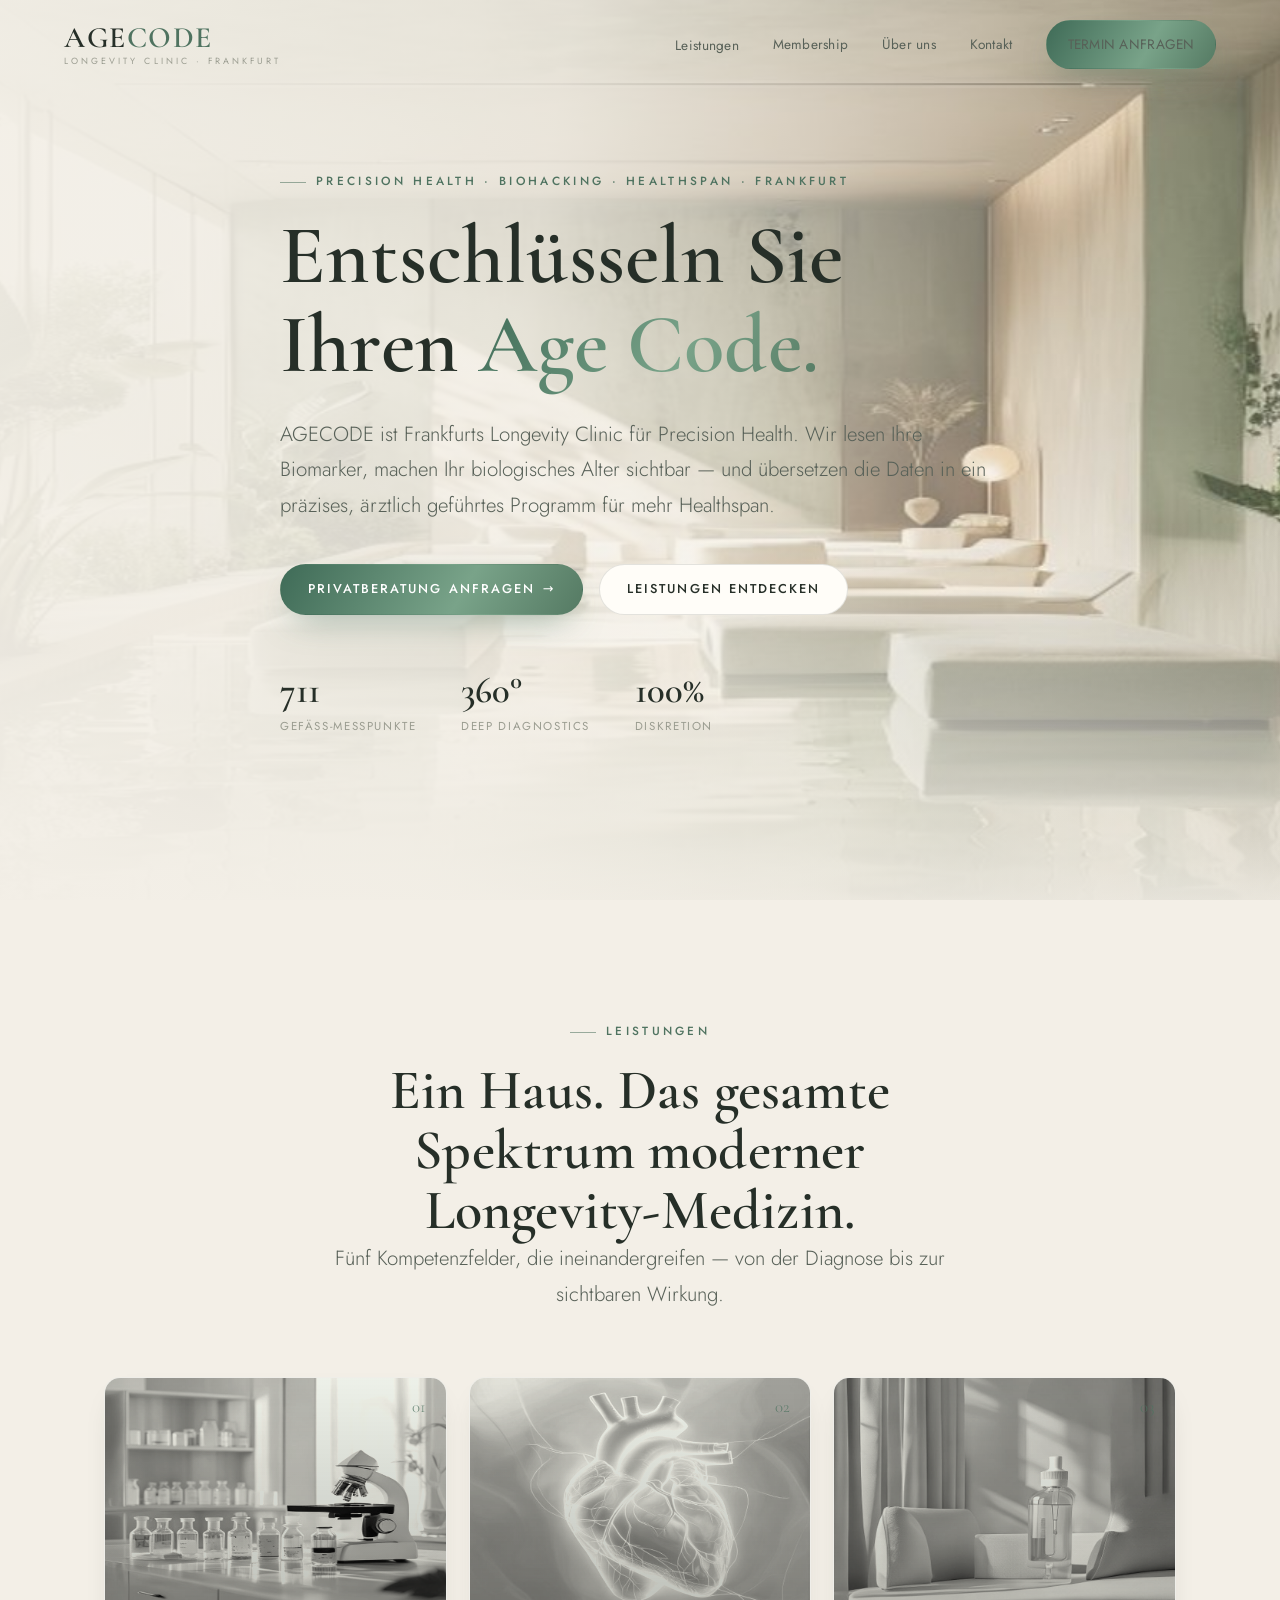
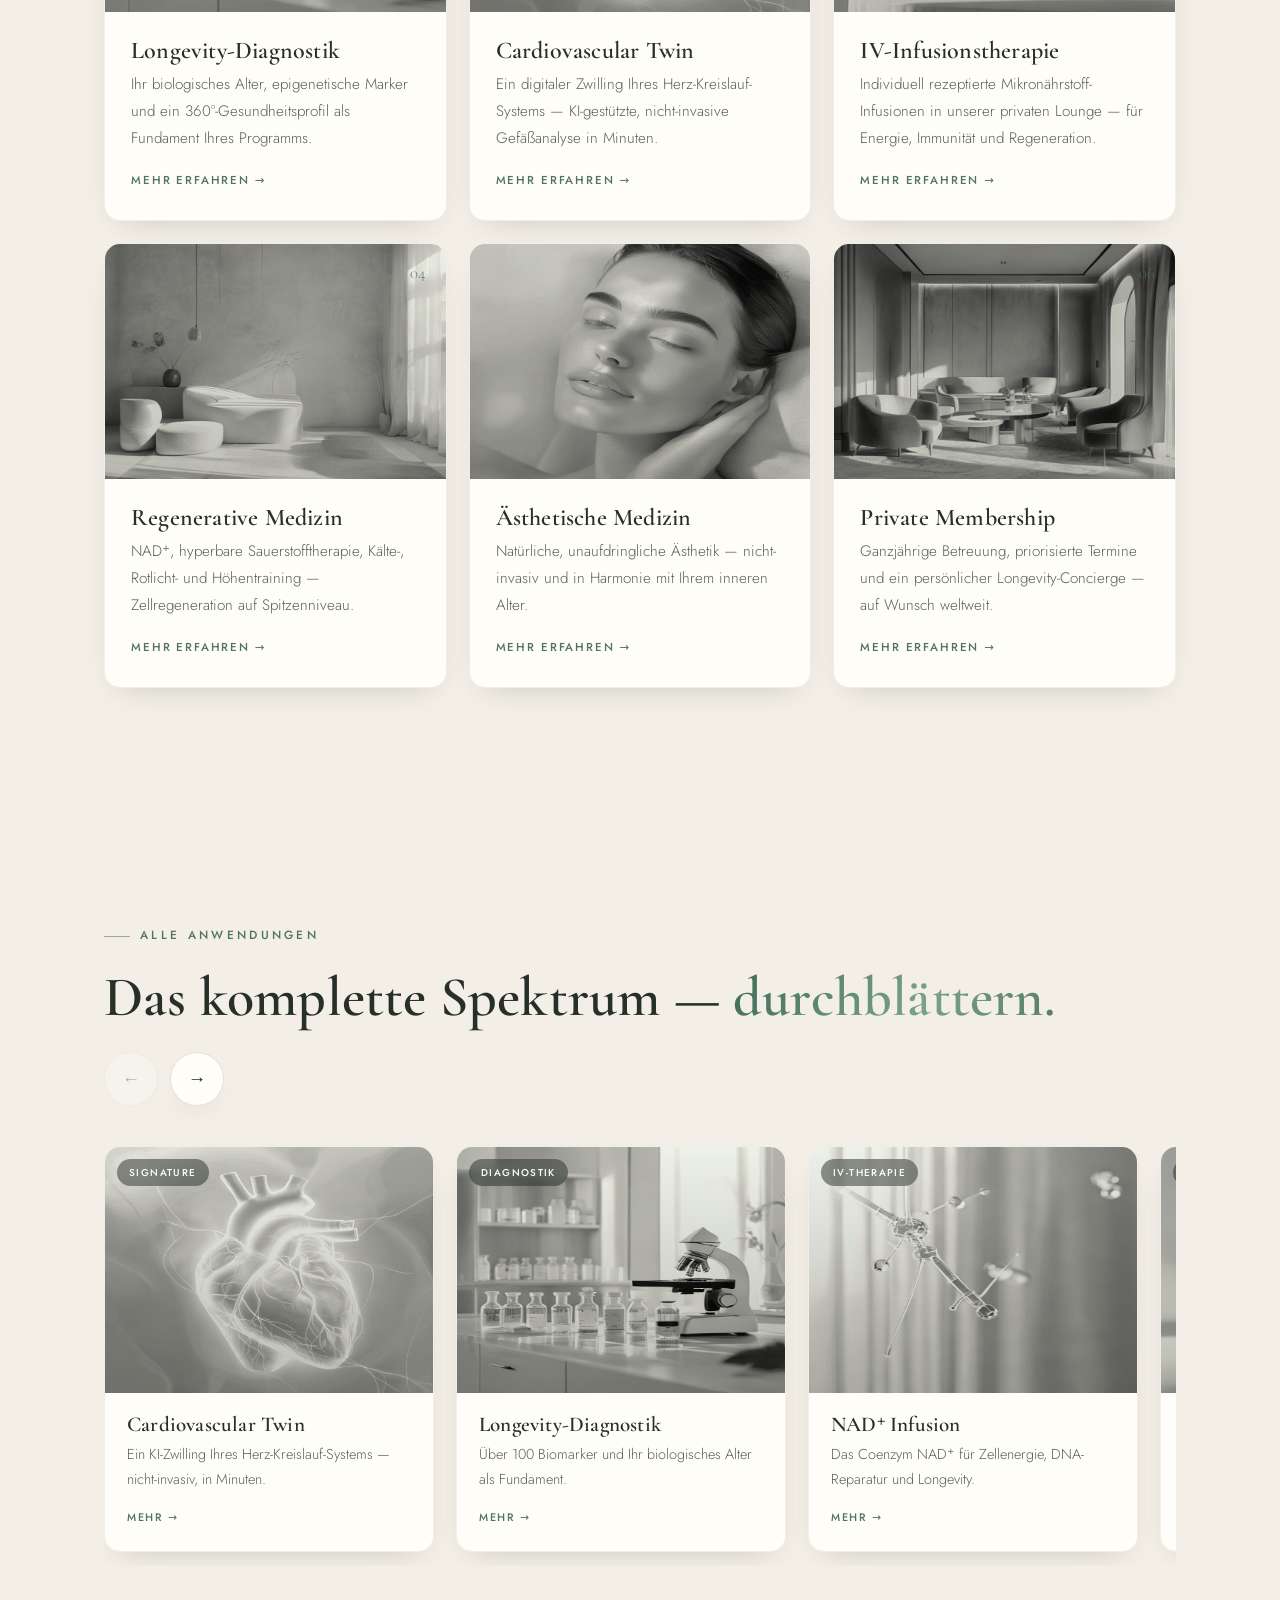
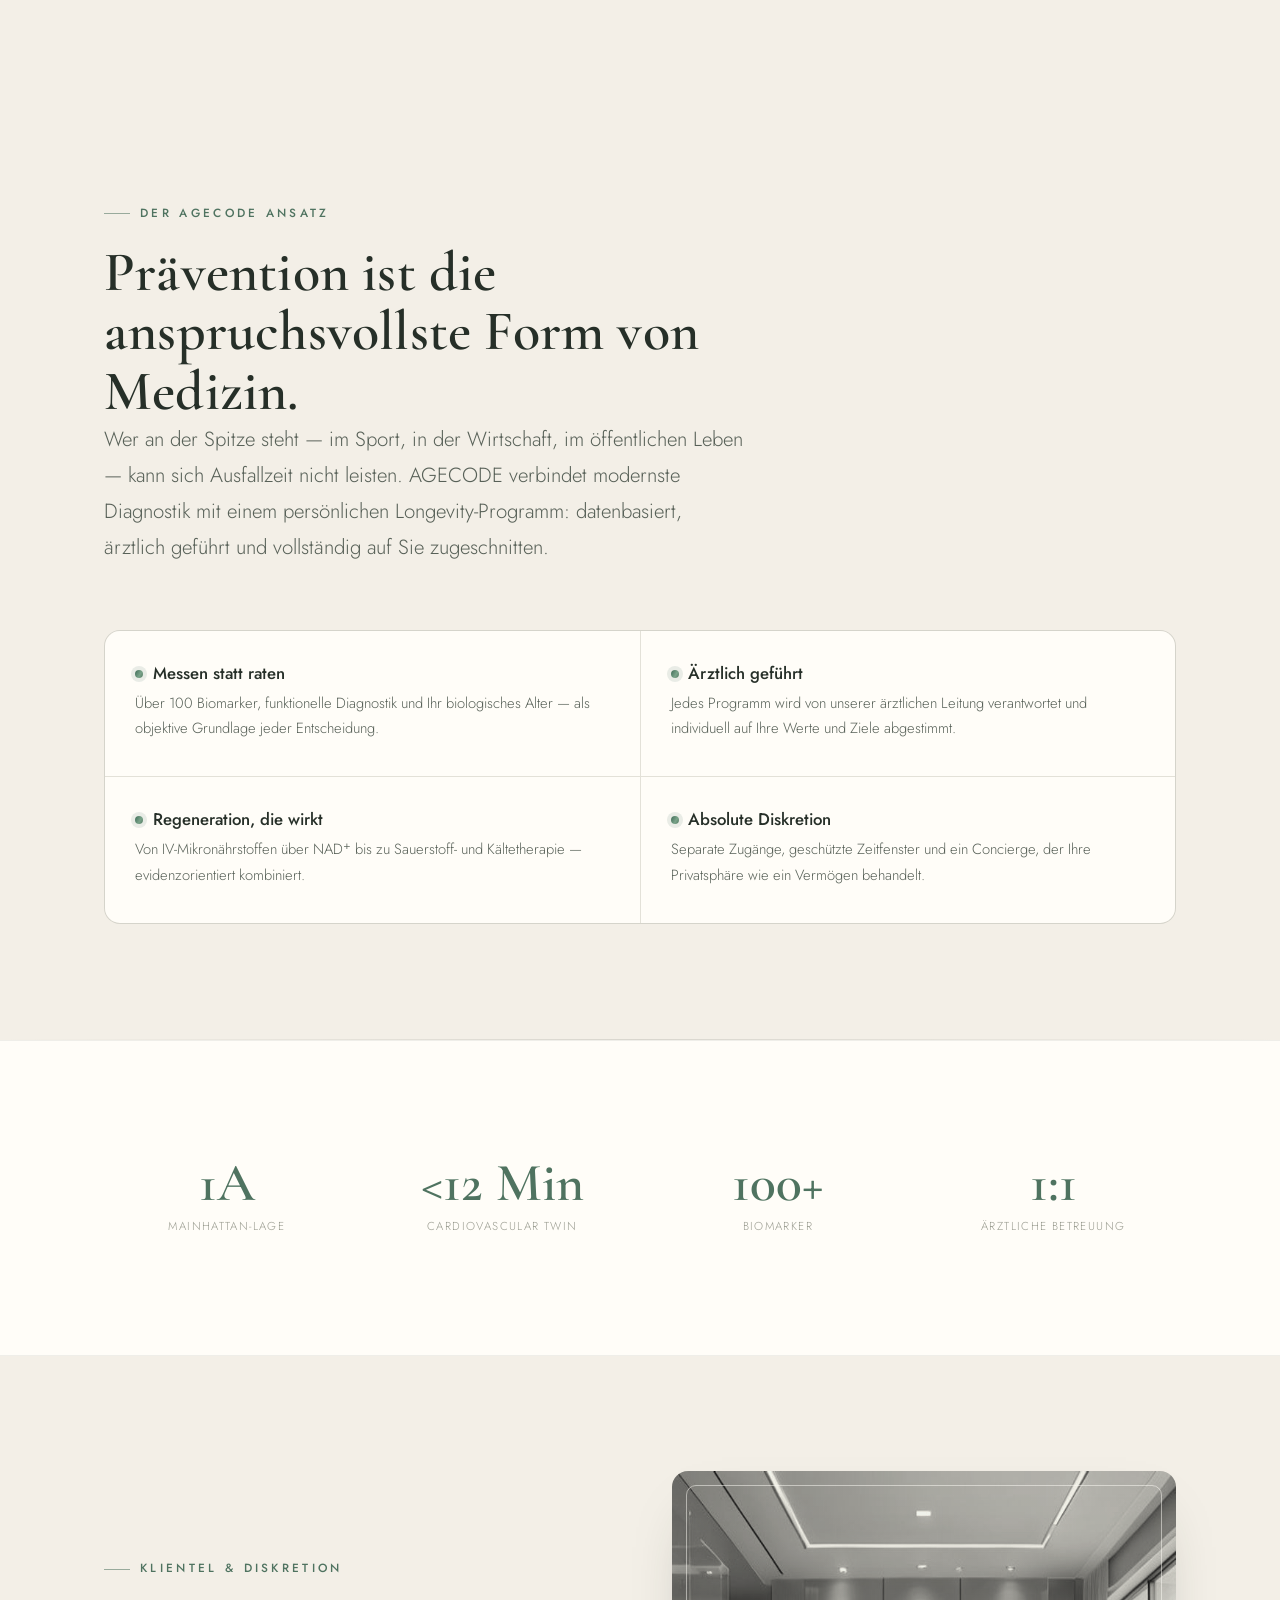
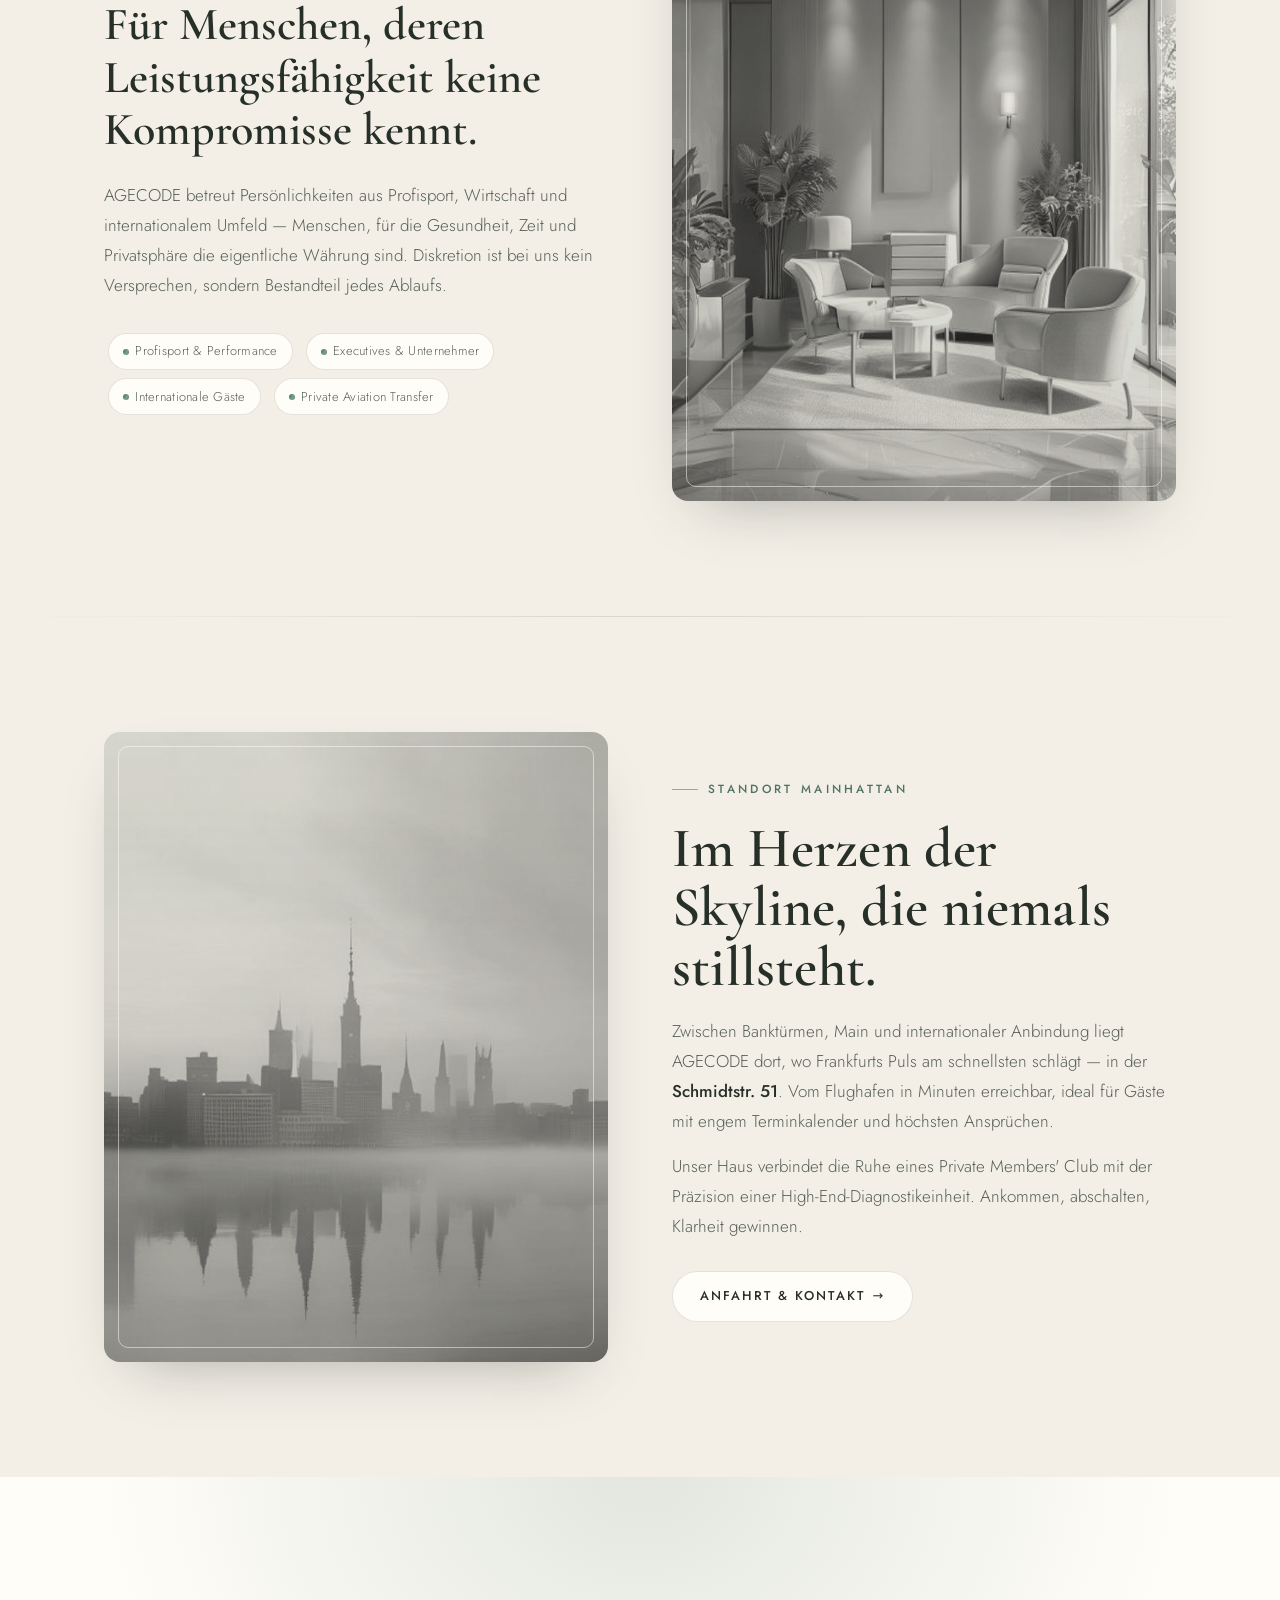
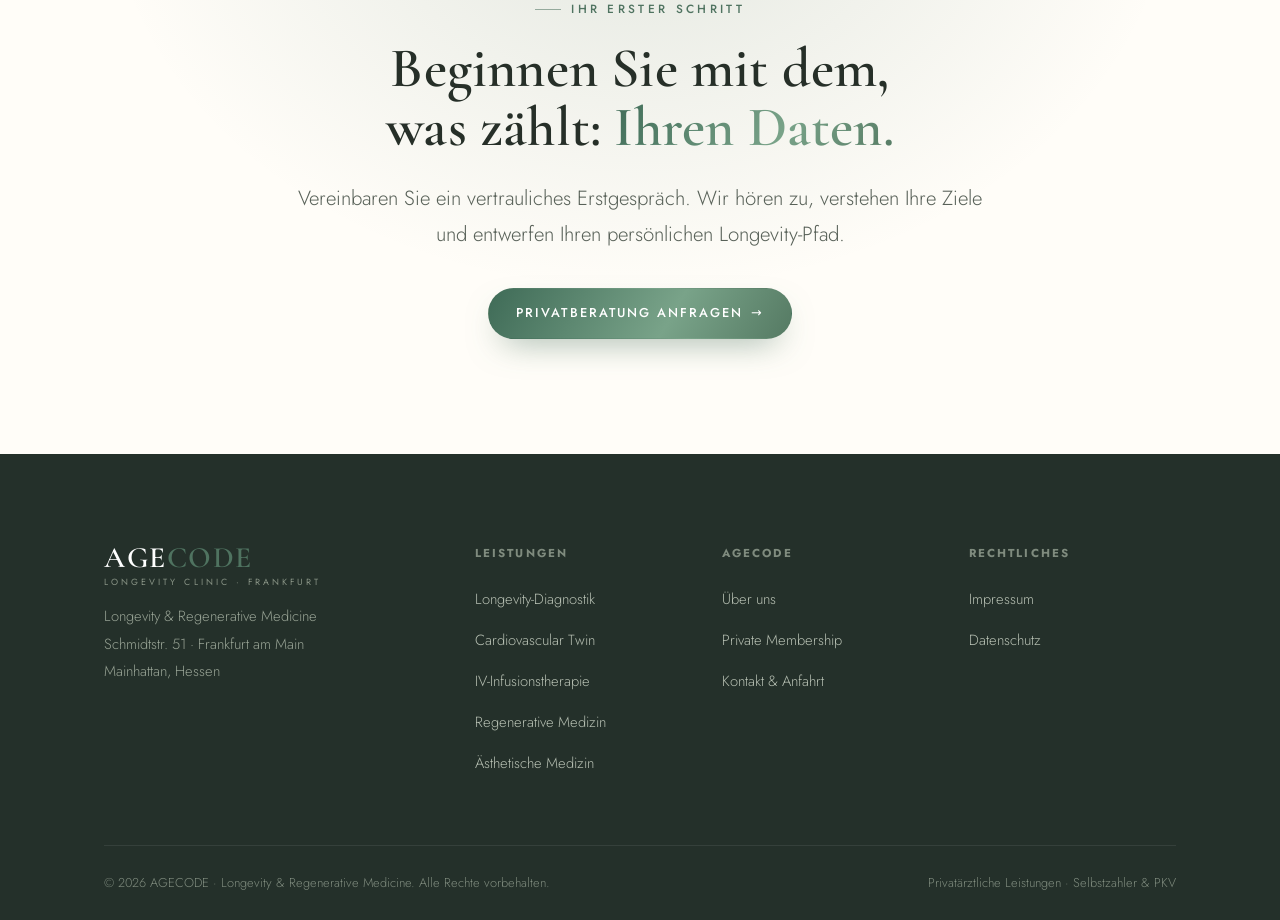
==== index.html @ e85ba18c "AGECODE Longevity Clinic Website (Design, Inhalte, KI-Bilder)" ====
<!DOCTYPE html>
<html lang="de">
<head>
<meta charset="UTF-8">
<meta name="viewport" content="width=device-width, initial-scale=1">
<title>AGECODE Longevity Clinic Frankfurt | Precision Health, Biohacking & Healthspan</title>
<meta name="description" content="AGECODE Longevity Clinic in Frankfurt am Main: Precision-Health-Diagnostik, Biomarker- und biologisches-Alter-Profiling, Cardiovascular Twin, IV-Infusionen, regenerative Medizin, Biohacking und ästhetische Medizin. Für Selbstzahler und Privatpatienten im Herzen von Mainhattan.">
<meta name="keywords" content="Longevity Clinic Frankfurt, Precision Health Frankfurt, Healthspan, Biohacking Frankfurt, Biomarker Diagnostik, biologisches Alter, Genomics, Cellular Medicine, Präventionsmedizin Frankfurt, Cardiovascular Twin, Human Performance, regenerative Medizin Mainhattan">
<meta name="robots" content="index,follow">
<link rel="canonical" href="https://www.agecode.de/">
<meta property="og:type" content="website">
<meta property="og:title" content="AGECODE · Longevity & Regenerative Medicine Frankfurt">
<meta property="og:description" content="Exklusive Longevity- und Präventionsmedizin im Herzen von Frankfurt. Diagnostik, die das biologische Alter sichtbar macht — und Programme, die es verändern.">
<meta property="og:locale" content="de_DE">
<meta property="og:url" content="https://www.agecode.de/">
<link rel="preconnect" href="https://fonts.googleapis.com">
<link rel="preconnect" href="https://fonts.gstatic.com" crossorigin>
<link href="https://fonts.googleapis.com/css2?family=Cormorant+Garamond:wght@400;500;600;700&family=Jost:wght@300;400;500;600&display=swap" rel="stylesheet">
<link rel="stylesheet" href="styles.css">
<script type="application/ld+json">
{
  "@context":"https://schema.org",
  "@type":"MedicalBusiness",
  "name":"AGECODE Longevity Clinic",
  "description":"Precision-Health- und Longevity-Medizin in Frankfurt am Main für Privatpatienten und Selbstzahler: Diagnostik, Biohacking, regenerative und ästhetische Medizin.",
  "url":"https://www.agecode.de/",
  "areaServed":"Frankfurt am Main, Rhein-Main, Deutschland",
  "medicalSpecialty":["PreventiveMedicine","PlasticSurgery"],
  "priceRange":"€€€€",
  "address":{
    "@type":"PostalAddress",
    "streetAddress":"Schmidtstr. 51",
    "addressLocality":"Frankfurt am Main",
    "addressRegion":"Hessen",
    "addressCountry":"DE"
  }
}
</script>
</head>
<body>

<header class="hdr">
  <div class="hdr-in">
    <a class="brand" href="index.html">
      <b>AGE<span>CODE</span></b>
      <small>Longevity Clinic · Frankfurt</small>
    </a>
    <nav class="nav" aria-label="Hauptnavigation">
      <div class="has-sub">
        <a href="#leistungen">Leistungen</a>
        <div class="sub">
          <a href="diagnostik.html"><b>Longevity-Diagnostik</b><em>Biological Age & Deep Profiling</em></a>
          <a href="cardiovascular-twin.html"><b>Cardiovascular Twin</b><em>KI-Herz-Kreislauf-Analyse</em></a>
          <a href="infusionstherapie.html"><b>IV-Infusionstherapie</b><em>Micronutrient Lounge</em></a>
          <a href="regeneration.html"><b>Regenerative Medizin</b><em>NAD⁺, HBOT, Biohacking</em></a>
          <a href="aesthetik.html"><b>Ästhetische Medizin</b><em>Natural Aesthetics</em></a>
        </div>
      </div>
      <a href="membership.html">Membership</a>
      <a href="ueber-uns.html">Über uns</a>
      <a href="kontakt.html">Kontakt</a>
      <a class="btn btn-gold" href="kontakt.html">Termin anfragen</a>
    </nav>
    <button class="burger" aria-label="Menü"><span></span><span></span><span></span></button>
  </div>
</header>

<!-- HERO -->
<section class="hero hero--photo">
  <div class="hero-photo"><img src="assets/hero.jpg" alt="Ruhige, ästhetische Szene – AGECODE Longevity Clinic Frankfurt"></div>
  <div class="hero-photo-ov"></div>
  <div class="wrap">
    <span class="eyebrow reveal">Precision Health · Biohacking · Healthspan · Frankfurt</span>
    <h1 class="reveal d1">Entschlüsseln Sie<br>Ihren <span class="gold-text">Age Code.</span></h1>
    <p class="lead reveal d2">AGECODE ist Frankfurts Longevity Clinic für Precision Health. Wir lesen Ihre Biomarker, machen Ihr biologisches Alter sichtbar — und übersetzen die Daten in ein präzises, ärztlich geführtes Programm für mehr Healthspan.</p>
    <div class="hero-cta reveal d3">
      <a class="btn btn-gold" href="kontakt.html">Privatberatung anfragen <span class="arw">→</span></a>
      <a class="btn btn-ghost" href="#leistungen">Leistungen entdecken</a>
    </div>
    <div class="hero-meta reveal d4">
      <div><b>711</b><span>Gefäß-Messpunkte</span></div>
      <div><b>360°</b><span>Deep Diagnostics</span></div>
      <div><b>100%</b><span>Diskretion</span></div>
    </div>
  </div>
</section>

<!-- LEISTUNGEN -->
<section id="leistungen">
  <div class="wrap">
    <div class="sec-head center reveal">
      <span class="eyebrow">Leistungen</span>
      <h2>Ein Haus. Das gesamte Spektrum moderner Longevity-Medizin.</h2>
      <p class="lead">Fünf Kompetenzfelder, die ineinandergreifen — von der Diagnose bis zur sichtbaren Wirkung.</p>
    </div>
    <div class="grid grid-3">
      <a class="card reveal" href="diagnostik.html">
        <span class="idx">01</span>
        <div class="card-img"><img src="assets/diagnostik.jpg" alt="Longevity-Diagnostik im Labor" loading="lazy"></div>
        <div class="card-body"><h3>Longevity-Diagnostik</h3><p>Ihr biologisches Alter, epigenetische Marker und ein 360°-Gesundheitsprofil als Fundament Ihres Programms.</p><span class="more">Mehr erfahren →</span></div>
      </a>
      <a class="card reveal d1" href="cardiovascular-twin.html">
        <span class="idx">02</span>
        <div class="card-img"><img src="assets/cardio.jpg" alt="KI-gestützte Herz-Kreislauf-Analyse" loading="lazy"></div>
        <div class="card-body"><h3>Cardiovascular Twin</h3><p>Ein digitaler Zwilling Ihres Herz-Kreislauf-Systems — KI-gestützte, nicht-invasive Gefäßanalyse in Minuten.</p><span class="more">Mehr erfahren →</span></div>
      </a>
      <a class="card reveal d2" href="infusionstherapie.html">
        <span class="idx">03</span>
        <div class="card-img"><img src="assets/iv.jpg" alt="IV-Infusionstherapie Lounge" loading="lazy"></div>
        <div class="card-body"><h3>IV-Infusionstherapie</h3><p>Individuell rezeptierte Mikronährstoff-Infusionen in unserer privaten Lounge — für Energie, Immunität und Regeneration.</p><span class="more">Mehr erfahren →</span></div>
      </a>
      <a class="card reveal" href="regeneration.html">
        <span class="idx">04</span>
        <div class="card-img"><img src="assets/regeneration.jpg" alt="Regenerative Medizin und Biohacking" loading="lazy"></div>
        <div class="card-body"><h3>Regenerative Medizin</h3><p>NAD⁺, hyperbare Sauerstofftherapie, Kälte-, Rotlicht- und Höhentraining — Zellregeneration auf Spitzenniveau.</p><span class="more">Mehr erfahren →</span></div>
      </a>
      <a class="card reveal d1" href="aesthetik.html">
        <span class="idx">05</span>
        <div class="card-img"><img src="assets/aesthetics.jpg" alt="Ästhetische Medizin" loading="lazy"></div>
        <div class="card-body"><h3>Ästhetische Medizin</h3><p>Natürliche, unaufdringliche Ästhetik — nicht-invasiv und in Harmonie mit Ihrem inneren Alter.</p><span class="more">Mehr erfahren →</span></div>
      </a>
      <a class="card reveal d2" href="membership.html">
        <span class="idx">06</span>
        <div class="card-img"><img src="assets/membership.jpg" alt="Private Membership und Concierge" loading="lazy"></div>
        <div class="card-body"><h3>Private Membership</h3><p>Ganzjährige Betreuung, priorisierte Termine und ein persönlicher Longevity-Concierge — auf Wunsch weltweit.</p><span class="more">Mehr erfahren →</span></div>
      </a>
    </div>
  </div>
</section>

<!-- ALLE ANWENDUNGEN — KARUSSELL -->
<section id="anwendungen">
  <div class="wrap">
    <div class="carousel" data-carousel>
      <div class="car-head reveal">
        <div>
          <span class="eyebrow">Alle Anwendungen</span>
          <h2>Das komplette Spektrum — <span class="gold-text">durchblättern.</span></h2>
        </div>
        <div class="car-nav">
          <button class="car-btn" data-prev aria-label="Zurück">←</button>
          <button class="car-btn" data-next aria-label="Weiter">→</button>
        </div>
      </div>
      <div class="car-viewport">
        <div class="carousel-track">

          <a class="ccard" href="cardiovascular-twin.html">
            <div class="ccard-img"><span class="ccard-tag">Signature</span><img src="assets/cardio.jpg" alt="Cardiovascular Twin" loading="lazy"></div>
            <div class="ccard-body"><h3>Cardiovascular Twin</h3><p>Ein KI-Zwilling Ihres Herz-Kreislauf-Systems — nicht-invasiv, in Minuten.</p><span class="more">Mehr →</span></div>
          </a>

          <a class="ccard" href="diagnostik.html">
            <div class="ccard-img"><span class="ccard-tag">Diagnostik</span><img src="assets/diagnostik.jpg" alt="Longevity-Diagnostik" loading="lazy"></div>
            <div class="ccard-body"><h3>Longevity-Diagnostik</h3><p>Über 100 Biomarker und Ihr biologisches Alter als Fundament.</p><span class="more">Mehr →</span></div>
          </a>

          <a class="ccard" href="infusionstherapie.html">
            <div class="ccard-img"><span class="ccard-tag">IV-Therapie</span><img src="assets/nad.jpg" alt="NAD+ Infusion" loading="lazy"></div>
            <div class="ccard-body"><h3>NAD⁺ Infusion</h3><p>Das Coenzym NAD⁺ für Zellenergie, DNA-Reparatur und Longevity.</p><span class="more">Mehr →</span></div>
          </a>

          <a class="ccard" href="infusionstherapie.html">
            <div class="ccard-img"><span class="ccard-tag">IV-Therapie</span><img src="assets/glutathione.jpg" alt="Glutathion Infusion" loading="lazy"></div>
            <div class="ccard-body"><h3>Glutathion</h3><p>Das Master-Antioxidans für Zellschutz, Entgiftung und Glow.</p><span class="more">Mehr →</span></div>
          </a>

          <a class="ccard" href="infusionstherapie.html">
            <div class="ccard-img"><span class="ccard-tag">IV-Therapie</span><img src="assets/vitaminc.jpg" alt="Vitamin C Hochdosis" loading="lazy"></div>
            <div class="ccard-body"><h3>Vitamin C Hochdosis</h3><p>Intravenöses Vitamin C zur Stärkung der körpereigenen Abwehr.</p><span class="more">Mehr →</span></div>
          </a>

          <a class="ccard" href="infusionstherapie.html">
            <div class="ccard-img"><span class="ccard-tag">IV-Therapie</span><img src="assets/betterage.jpg" alt="Better Age Drip" loading="lazy"></div>
            <div class="ccard-body"><h3>Better Age Drip</h3><p>Aminosäuren-Formel für Zellregeneration und Hautelastizität.</p><span class="more">Mehr →</span></div>
          </a>

          <a class="ccard" href="infusionstherapie.html">
            <div class="ccard-img"><span class="ccard-tag">IV-Therapie</span><img src="assets/energy.jpg" alt="Energy Amino Infusion" loading="lazy"></div>
            <div class="ccard-body"><h3>Energy Amino + B</h3><p>Aminosäuren und B-Vitamine für Fokus, Nervenkraft und Leistung.</p><span class="more">Mehr →</span></div>
          </a>

          <a class="ccard" href="infusionstherapie.html">
            <div class="ccard-img"><span class="ccard-tag">IV-Therapie</span><img src="assets/beauty.jpg" alt="Beauty Drip" loading="lazy"></div>
            <div class="ccard-body"><h3>Perfect Beauty Drip</h3><p>Biotin und Aminosäuren für Haut, Haare und Nägel.</p><span class="more">Mehr →</span></div>
          </a>

          <a class="ccard" href="regeneration.html">
            <div class="ccard-img"><span class="ccard-tag">Regeneration</span><img src="assets/cryo.jpg" alt="Kryotherapie" loading="lazy"></div>
            <div class="ccard-body"><h3>Kryotherapie</h3><p>Ganzkörperkälte aktiviert Kreislauf, senkt Entzündung, beschleunigt Erholung.</p><span class="more">Mehr →</span></div>
          </a>

          <a class="ccard" href="regeneration.html">
            <div class="ccard-img"><span class="ccard-tag">Regeneration</span><img src="assets/ihht.jpg" alt="IHHT Höhentraining" loading="lazy"></div>
            <div class="ccard-body"><h3>IHHT · Höhentraining</h3><p>Sauerstoff-Intervalle im Liegen trainieren Ihre Zellkraftwerke.</p><span class="more">Mehr →</span></div>
          </a>

          <a class="ccard" href="regeneration.html">
            <div class="ccard-img"><span class="ccard-tag">Regeneration</span><img src="assets/redlight.jpg" alt="Rotlichttherapie" loading="lazy"></div>
            <div class="ccard-body"><h3>Rotlichttherapie</h3><p>Rotes und nah-infrarotes Licht für Zellenergie, Haut und Regeneration.</p><span class="more">Mehr →</span></div>
          </a>

          <a class="ccard" href="regeneration.html">
            <div class="ccard-img"><span class="ccard-tag">Regeneration</span><img src="assets/hbot.jpg" alt="Hyperbare Sauerstofftherapie" loading="lazy"></div>
            <div class="ccard-body"><h3>Hyperbare Sauerstofftherapie</h3><p>Sauerstoff unter leichtem Überdruck für Durchblutung und Regeneration.</p><span class="more">Mehr →</span></div>
          </a>

          <a class="ccard" href="regeneration.html">
            <div class="ccard-img"><span class="ccard-tag">Regeneration</span><img src="assets/lymph.jpg" alt="Lymphdrainage" loading="lazy"></div>
            <div class="ccard-body"><h3>Lymphdrainage</h3><p>Sequenzielle Kompression aktiviert Lymphfluss und Entstauung.</p><span class="more">Mehr →</span></div>
          </a>

          <a class="ccard" href="regeneration.html">
            <div class="ccard-img"><span class="ccard-tag">Regeneration</span><img src="assets/pemf.jpg" alt="Magnetfeldtherapie" loading="lazy"></div>
            <div class="ccard-body"><h3>Magnetfeldtherapie</h3><p>Pulsierende Magnetfelder für Zellregeneration und energetischen Ausgleich.</p><span class="more">Mehr →</span></div>
          </a>

          <a class="ccard" href="regeneration.html">
            <div class="ccard-img"><span class="ccard-tag">Regeneration</span><img src="assets/mms.jpg" alt="MMS Muskelstimulation" loading="lazy"></div>
            <div class="ccard-body"><h3>MMS-Muskelstimulation</h3><p>Magnetische Muskelstimulation im Liegen — Aufbau ohne Anstrengung.</p><span class="more">Mehr →</span></div>
          </a>

          <a class="ccard" href="regeneration.html">
            <div class="ccard-img"><span class="ccard-tag">Regeneration</span><img src="assets/pelvic.jpg" alt="Beckenbodentraining" loading="lazy"></div>
            <div class="ccard-body"><h3>Beckenbodentraining</h3><p>Tausende gezielte Kontraktionen stärken die Körpermitte.</p><span class="more">Mehr →</span></div>
          </a>

          <a class="ccard" href="regeneration.html">
            <div class="ccard-img"><span class="ccard-tag">Regeneration</span><img src="assets/breath.jpg" alt="Breathwork" loading="lazy"></div>
            <div class="ccard-body"><h3>Breathwork</h3><p>Angeleitete Atemarbeit für Fokus, Ruhe und besseren Schlaf.</p><span class="more">Mehr →</span></div>
          </a>

          <a class="ccard" href="regeneration.html">
            <div class="ccard-img"><span class="ccard-tag">Regeneration</span><img src="assets/bone.jpg" alt="Knochendichte-Training" loading="lazy"></div>
            <div class="ccard-body"><h3>Knochendichte-Training</h3><p>Kurze Maximalreize aktivieren Knochenaufbau und Tiefenmuskulatur.</p><span class="more">Mehr →</span></div>
          </a>

          <a class="ccard" href="aesthetik.html">
            <div class="ccard-img"><span class="ccard-tag">Ästhetik</span><img src="assets/hautanalyse.jpg" alt="Hautanalyse" loading="lazy"></div>
            <div class="ccard-body"><h3>Hautanalyse</h3><p>Datengestützte Tiefenanalyse Ihrer Haut als Grundlage jeder Empfehlung.</p><span class="more">Mehr →</span></div>
          </a>

          <a class="ccard" href="aesthetik.html">
            <div class="ccard-img"><span class="ccard-tag">Ästhetik</span><img src="assets/aesthetics.jpg" alt="Ästhetische Medizin" loading="lazy"></div>
            <div class="ccard-body"><h3>Ästhetische Medizin</h3><p>Natürliche, nicht-invasive Ästhetik in Harmonie mit Ihrem inneren Alter.</p><span class="more">Mehr →</span></div>
          </a>

        </div>
      </div>
    </div>
  </div>
</section>

<!-- INTRO / USP -->
<section id="ansatz">
  <div class="wrap">
    <div class="sec-head reveal">
      <span class="eyebrow">Der AGECODE Ansatz</span>
      <h2>Prävention ist die anspruchsvollste Form von Medizin.</h2>
      <p class="lead">Wer an der Spitze steht — im Sport, in der Wirtschaft, im öffentlichen Leben — kann sich Ausfallzeit nicht leisten. AGECODE verbindet modernste Diagnostik mit einem persönlichen Longevity-Programm: datenbasiert, ärztlich geführt und vollständig auf Sie zugeschnitten.</p>
    </div>
    <div class="feat reveal">
      <div><h4><span class="dot"></span>Messen statt raten</h4><p>Über 100 Biomarker, funktionelle Diagnostik und Ihr biologisches Alter — als objektive Grundlage jeder Entscheidung.</p></div>
      <div><h4><span class="dot"></span>Ärztlich geführt</h4><p>Jedes Programm wird von unserer ärztlichen Leitung verantwortet und individuell auf Ihre Werte und Ziele abgestimmt.</p></div>
      <div><h4><span class="dot"></span>Regeneration, die wirkt</h4><p>Von IV-Mikronährstoffen über NAD⁺ bis zu Sauerstoff- und Kältetherapie — evidenzorientiert kombiniert.</p></div>
      <div><h4><span class="dot"></span>Absolute Diskretion</h4><p>Separate Zugänge, geschützte Zeitfenster und ein Concierge, der Ihre Privatsphäre wie ein Vermögen behandelt.</p></div>
    </div>
  </div>
</section>

<hr class="divider">

<!-- STATS BAND -->
<section class="band">
  <div class="wrap">
    <div class="stats">
      <div class="reveal"><b>1A</b><span>Mainhattan-Lage</span></div>
      <div class="reveal d1"><b>&lt;12&nbsp;Min</b><span>Cardiovascular Twin</span></div>
      <div class="reveal d2"><b>100+</b><span>Biomarker</span></div>
      <div class="reveal d3"><b>1:1</b><span>Ärztliche Betreuung</span></div>
    </div>
  </div>
</section>

<!-- CLIENTELE / DISKRETION -->
<section id="klientel">
  <div class="wrap split">
    <div class="reveal">
      <span class="eyebrow">Klientel & Diskretion</span>
      <p class="quote">Für Menschen, deren Leistungsfähigkeit keine Kompromisse kennt.</p>
      <p style="margin-top:1.6rem">AGECODE betreut Persönlichkeiten aus Profisport, Wirtschaft und internationalem Umfeld — Menschen, für die Gesundheit, Zeit und Privatsphäre die eigentliche Währung sind. Diskretion ist bei uns kein Versprechen, sondern Bestandteil jedes Ablaufs.</p>
      <div style="margin-top:1.8rem">
        <span class="pill"><span class="dot"></span>Profisport & Performance</span>
        <span class="pill"><span class="dot"></span>Executives & Unternehmer</span>
        <span class="pill"><span class="dot"></span>Internationale Gäste</span>
        <span class="pill"><span class="dot"></span>Private Aviation Transfer</span>
      </div>
    </div>
    <div class="split-media reveal d1">
      <img src="assets/suite.jpg" alt="Private Suite bei AGECODE Frankfurt">
      <span class="frame"></span>
    </div>
  </div>
</section>

<hr class="divider">

<!-- FRANKFURT -->
<section id="frankfurt">
  <div class="wrap split rev">
    <div class="split-media reveal">
      <img src="assets/frankfurt.jpg" alt="Frankfurt Skyline Mainhattan">
      <span class="frame"></span>
    </div>
    <div class="reveal d1">
      <span class="eyebrow">Standort Mainhattan</span>
      <h2>Im Herzen der Skyline, die niemals stillsteht.</h2>
      <p style="margin-top:1.2rem">Zwischen Banktürmen, Main und internationaler Anbindung liegt AGECODE dort, wo Frankfurts Puls am schnellsten schlägt — in der <strong>Schmidtstr. 51</strong>. Vom Flughafen in Minuten erreichbar, ideal für Gäste mit engem Terminkalender und höchsten Ansprüchen.</p>
      <p style="margin-top:1rem">Unser Haus verbindet die Ruhe eines Private Members' Club mit der Präzision einer High-End-Diagnostikeinheit. Ankommen, abschalten, Klarheit gewinnen.</p>
      <a class="btn btn-ghost" style="margin-top:1.8rem" href="kontakt.html">Anfahrt & Kontakt <span class="arw">→</span></a>
    </div>
  </div>
</section>

<!-- CTA -->
<section class="cta">
  <div class="cta-bg"></div>
  <div class="wrap reveal">
    <span class="eyebrow">Ihr erster Schritt</span>
    <h2>Beginnen Sie mit dem, was zählt: <span class="gold-text">Ihren Daten.</span></h2>
    <p class="lead" style="margin:0 auto 2.2rem">Vereinbaren Sie ein vertrauliches Erstgespräch. Wir hören zu, verstehen Ihre Ziele und entwerfen Ihren persönlichen Longevity-Pfad.</p>
    <a class="btn btn-gold" href="kontakt.html">Privatberatung anfragen <span class="arw">→</span></a>
  </div>
</section>

<!-- FOOTER -->
<footer class="ftr">
  <div class="wrap">
    <div class="ftr-top">
      <div>
        <a class="brand" href="index.html"><b>AGE<span>CODE</span></b><small>Longevity Clinic · Frankfurt</small></a>
        <p class="addr">Longevity & Regenerative Medicine<br>Schmidtstr. 51 · Frankfurt am Main<br>Mainhattan, Hessen</p>
      </div>
      <div>
        <h5>Leistungen</h5>
        <ul>
          <li><a href="diagnostik.html">Longevity-Diagnostik</a></li>
          <li><a href="cardiovascular-twin.html">Cardiovascular Twin</a></li>
          <li><a href="infusionstherapie.html">IV-Infusionstherapie</a></li>
          <li><a href="regeneration.html">Regenerative Medizin</a></li>
          <li><a href="aesthetik.html">Ästhetische Medizin</a></li>
        </ul>
      </div>
      <div>
        <h5>AGECODE</h5>
        <ul>
          <li><a href="ueber-uns.html">Über uns</a></li>
          <li><a href="membership.html">Private Membership</a></li>
          <li><a href="kontakt.html">Kontakt & Anfahrt</a></li>
        </ul>
      </div>
      <div>
        <h5>Rechtliches</h5>
        <ul>
          <li><a href="impressum.html">Impressum</a></li>
          <li><a href="datenschutz.html">Datenschutz</a></li>
        </ul>
      </div>
    </div>
    <div class="ftr-bot">
      <span>© <span data-year>2026</span> AGECODE · Longevity & Regenerative Medicine. Alle Rechte vorbehalten.</span>
      <span>Privatärztliche Leistungen · Selbstzahler & PKV</span>
    </div>
  </div>
</footer>

<script src="script.js"></script>
</body>
</html>
---- styles.css ----
/* ============================================================
   AGECODE · Longevity Clinic · Frankfurt
   Design System — elegant, warm ivory + sage/eucalyptus green
   Cormorant Garamond (display) + Jost (sans). No blue, no skyline.
   (Variablennamen beibehalten: --gold* = Akzent)
   ============================================================ */

:root{
  --bg:            #f3efe7;
  --bg-soft:       #fffdf8;
  --bg-elev:       #fffdf8;
  --line:          rgba(38,47,40,.13);
  --line-soft:     rgba(38,47,40,.07);
  --ink:           #262f28;
  --ink-mut:       #586158;
  --ink-dim:       #9a9c90;
  --gold:          #4f7360;   /* accent primary — deep sage */
  --gold-2:        #b0895a;   /* secondary — warm bronze */
  --gold-deep:     #3c5a49;
  --vital:         #b0895a;
  --grad-gold:     linear-gradient(120deg,#3f6b57 0%,#79a389 60%,#557a63 100%);
  --grad-soft:     linear-gradient(120deg,rgba(79,115,96,.14),rgba(176,137,90,.12));
  --shadow:        0 26px 58px -30px rgba(38,47,40,.38);
  --shadow-sm:     0 12px 30px -18px rgba(38,47,40,.28);
  --maxw:          1200px;
  --pad:           clamp(20px,5vw,64px);
  --r:             16px;
  --serif:         "Cormorant Garamond", Georgia, "Times New Roman", serif;
  --sans:          "Jost", system-ui, -apple-system, "Segoe UI", sans-serif;
  --mono:          "Jost", system-ui, sans-serif;
  --ease:          cubic-bezier(.22,.61,.36,1);
}

*{box-sizing:border-box;margin:0;padding:0}
html{scroll-behavior:smooth}
body{
  background:var(--bg);
  color:var(--ink);
  font-family:var(--sans);
  font-size:17px;
  font-weight:300;
  line-height:1.75;
  -webkit-font-smoothing:antialiased;
  overflow-x:hidden;
}
img{max-width:100%;display:block}
a{color:inherit;text-decoration:none;transition:color .3s var(--ease)}
::selection{background:var(--gold);color:#fff}

/* ---------- Typography ---------- */
h1,h2,h3,h4{font-family:var(--serif);font-weight:600;line-height:1.07;letter-spacing:.2px;color:var(--ink)}
h1{font-size:clamp(2.8rem,6.5vw,5.4rem);font-weight:600}
h2{font-size:clamp(2.1rem,4.4vw,3.5rem)}
h3{font-size:clamp(1.4rem,2.3vw,2rem)}
.eyebrow{
  font-family:var(--sans);font-size:.74rem;font-weight:500;
  letter-spacing:.28em;text-transform:uppercase;color:var(--gold);
  display:inline-block;margin-bottom:1.2rem;
}
.eyebrow::before{content:"";display:inline-block;width:26px;height:1px;background:currentColor;
  vertical-align:middle;margin-right:.85em;opacity:.55}
.lead{font-size:clamp(1.08rem,1.6vw,1.3rem);color:var(--ink-mut);font-weight:300;max-width:60ch}
.gold-text{background:var(--grad-gold);-webkit-background-clip:text;background-clip:text;color:transparent}
p{color:var(--ink-mut);font-weight:300}
p strong{color:var(--ink);font-weight:500}

/* ---------- Layout ---------- */
.wrap{max-width:var(--maxw);margin:0 auto;padding-inline:var(--pad)}
section{padding-block:clamp(58px,9vw,128px)}
.divider{height:1px;background:linear-gradient(90deg,transparent,var(--line),transparent);border:0}

/* ---------- Buttons ---------- */
.btn{
  display:inline-flex;align-items:center;gap:.6em;
  font-family:var(--sans);font-size:.8rem;font-weight:500;letter-spacing:.16em;
  text-transform:uppercase;padding:1.05em 2.1em;border-radius:100px;
  cursor:pointer;border:1px solid transparent;transition:all .35s var(--ease);
}
.btn-gold{background:var(--grad-gold);color:#fff;box-shadow:0 14px 34px -14px rgba(63,107,87,.6)}
.btn-gold:hover{transform:translateY(-2px);box-shadow:0 20px 46px -14px rgba(63,107,87,.78)}
.btn-ghost{border-color:var(--line);color:var(--ink);background:var(--bg-soft)}
.btn-ghost:hover{border-color:var(--gold);color:var(--gold)}
.btn .arw{transition:transform .35s var(--ease)}
.btn:hover .arw{transform:translateX(4px)}

/* ---------- Header ---------- */
.hdr{position:fixed;inset:0 0 auto 0;z-index:100;transition:all .4s var(--ease)}
.hdr-in{display:flex;align-items:center;justify-content:space-between;
  padding:20px var(--pad);transition:padding .4s var(--ease)}
.hdr.scrolled{background:rgba(253,251,246,.85);backdrop-filter:blur(14px);border-bottom:1px solid var(--line-soft)}
.hdr.scrolled .hdr-in{padding:13px var(--pad)}
.brand{display:flex;flex-direction:column;line-height:1}
.brand b{font-family:var(--serif);font-size:1.85rem;font-weight:600;letter-spacing:1.5px}
.brand b span{color:var(--gold)}
.brand small{font-family:var(--sans);font-size:.56rem;font-weight:400;letter-spacing:.34em;text-transform:uppercase;color:var(--ink-dim);margin-top:5px}
.nav{display:flex;align-items:center;gap:2.1rem}
.nav a{font-size:.85rem;font-weight:400;letter-spacing:.02em;color:var(--ink-mut)}
.nav a:hover{color:var(--gold)}
.nav .has-sub{position:relative}
.nav .sub{
  position:absolute;top:calc(100% + 18px);left:50%;transform:translateX(-50%) translateY(8px);
  background:var(--bg-elev);border:1px solid var(--line-soft);border-radius:14px;
  padding:10px;min-width:264px;opacity:0;visibility:hidden;transition:all .3s var(--ease);
  box-shadow:var(--shadow)}
.nav .has-sub:hover .sub{opacity:1;visibility:visible;transform:translateX(-50%) translateY(0)}
.nav .sub a{display:block;padding:11px 14px;border-radius:10px;color:var(--ink-mut)}
.nav .sub a:hover{background:var(--grad-soft);color:var(--gold)}
.nav .sub a b{display:block;font-family:var(--sans);font-weight:500;font-size:.9rem;color:var(--ink)}
.nav .sub a:hover b{color:var(--gold)}
.nav .sub a em{font-style:normal;font-family:var(--sans);font-size:.72rem;letter-spacing:.04em;color:var(--ink-dim)}
.hdr .btn{padding:.85em 1.5em}
.burger{display:none;flex-direction:column;gap:5px;background:none;border:0;cursor:pointer;padding:8px}
.burger span{width:26px;height:2px;background:var(--ink);transition:all .3s var(--ease)}

/* ---------- Hero ---------- */
.hero{position:relative;min-height:100svh;display:flex;align-items:center;
  padding-top:120px;overflow:hidden}
.hero-bg{position:absolute;inset:0;z-index:-2;
  background:radial-gradient(120% 90% at 82% 8%,rgba(79,115,96,.14),transparent 55%),
  linear-gradient(180deg,#f8f5ee,var(--bg))}
.hero h1{max-width:16ch}
.hero .lead{margin:1.7rem 0 2.5rem}
.hero-cta{display:flex;gap:1rem;flex-wrap:wrap}
.hero-meta{display:flex;gap:2.8rem;margin-top:3.6rem;flex-wrap:wrap}
.hero-meta div b{font-family:var(--serif);font-size:2.3rem;font-weight:600;color:var(--ink);display:block;line-height:1}
.hero-meta div b span{color:var(--gold)}
.hero-meta div span{font-family:var(--sans);font-size:.72rem;font-weight:400;letter-spacing:.14em;text-transform:uppercase;color:var(--ink-dim)}

/* Full-bleed calm hero photo */
.hero--photo .hero-photo{position:absolute;inset:0;z-index:-4;overflow:hidden}
.hero--photo .hero-photo img{width:100%;height:100%;object-fit:cover;
  filter:brightness(1.02) saturate(.9);transform:scale(1.02)}
.hero--photo .hero-photo-ov{position:absolute;inset:0;z-index:-3;
  background:
    linear-gradient(100deg,rgba(243,239,231,.96) 0%,rgba(243,239,231,.86) 40%,rgba(243,239,231,.42) 72%,rgba(243,239,231,.2) 100%),
    linear-gradient(0deg,rgba(243,239,231,.9),transparent 42%)}
@media (max-width:760px){
  .hero--photo .hero-photo-ov{background:linear-gradient(180deg,rgba(243,239,231,.82) 0%,rgba(243,239,231,.9) 55%,rgba(243,239,231,.98) 100%)}
}

/* ---------- Reveal animation ---------- */
.reveal{opacity:0;transform:translateY(28px);transition:opacity .9s var(--ease),transform .9s var(--ease)}
.reveal.in{opacity:1;transform:none}
.reveal.d1{transition-delay:.1s}.reveal.d2{transition-delay:.2s}
.reveal.d3{transition-delay:.3s}.reveal.d4{transition-delay:.4s}
@media (prefers-reduced-motion:reduce){.reveal{opacity:1;transform:none;transition:none}}

/* ---------- Section head ---------- */
.sec-head{max-width:64ch;margin-bottom:clamp(38px,5vw,68px)}
.sec-head.center{margin-inline:auto;text-align:center}
.sec-head.center .lead{margin-inline:auto}

/* ---------- Service / cards ---------- */
.grid{display:grid;gap:22px}
.grid-3{grid-template-columns:repeat(3,1fr)}
.grid-2{grid-template-columns:repeat(2,1fr)}
.card{
  position:relative;background:var(--bg-soft);border:1px solid var(--line-soft);
  border-radius:var(--r);overflow:hidden;transition:all .45s var(--ease);
  display:flex;flex-direction:column;box-shadow:var(--shadow-sm)}
.card:hover{border-color:rgba(79,115,96,.4);transform:translateY(-6px);box-shadow:var(--shadow)}
.card-img{aspect-ratio:16/11;overflow:hidden;position:relative}
.card-img::after{content:"";position:absolute;inset:0;
  background:linear-gradient(180deg,rgba(79,115,96,.1),rgba(38,47,40,.3));mix-blend-mode:multiply}
.card-img img{width:100%;height:100%;object-fit:cover;
  filter:grayscale(1) brightness(1.05) contrast(.97) sepia(.12);transition:transform .8s var(--ease)}
.card:hover .card-img img{transform:scale(1.06)}
.card-body{padding:26px 26px 30px;flex:1;display:flex;flex-direction:column}
.card h3{font-size:1.5rem;margin-bottom:.5rem}
.card p{font-size:.95rem;flex:1}
.card .more{margin-top:1.2rem;font-family:var(--sans);font-size:.72rem;letter-spacing:.16em;text-transform:uppercase;
  color:var(--gold);font-weight:500}
.card .idx{position:absolute;top:14px;right:20px;font-family:var(--serif);
  font-size:1.05rem;color:var(--gold);opacity:.8;z-index:2}

/* ---------- Feature list ---------- */
.feat{display:grid;grid-template-columns:repeat(2,1fr);gap:1px;background:var(--line-soft);
  border:1px solid var(--line-soft);border-radius:var(--r);overflow:hidden}
.feat > div{background:var(--bg-soft);padding:34px 30px}
.feat h4{font-family:var(--sans);font-weight:500;font-size:1.05rem;letter-spacing:0;
  margin-bottom:.5rem;color:var(--ink);display:flex;align-items:center;gap:.6rem}
.feat h4 .dot{width:8px;height:8px;border-radius:50%;background:var(--grad-gold);flex:none;box-shadow:0 0 0 4px rgba(79,115,96,.12)}
.feat p{font-size:.92rem}

/* ---------- Split / media ---------- */
.split{display:grid;grid-template-columns:1fr 1fr;gap:clamp(30px,5vw,72px);align-items:center}
.split.rev .split-media{order:-1}
.split-media{border-radius:var(--r);overflow:hidden;position:relative;aspect-ratio:4/5;box-shadow:var(--shadow)}
.split-media img{width:100%;height:100%;object-fit:cover;filter:grayscale(1) brightness(1.04) contrast(.97) sepia(.12)}
.split-media::after{content:"";position:absolute;inset:0;background:linear-gradient(180deg,rgba(79,115,96,.08),rgba(38,47,40,.22));mix-blend-mode:multiply}
.split-media .frame{position:absolute;inset:14px;border:1px solid rgba(255,253,248,.5);border-radius:10px;pointer-events:none;z-index:2}

/* ---------- Steps ---------- */
.steps{counter-reset:s;display:grid;gap:1px;background:var(--line-soft);border-radius:var(--r);overflow:hidden;border:1px solid var(--line-soft)}
.step{background:var(--bg-soft);padding:30px 34px;display:flex;gap:24px;align-items:flex-start}
.step::before{counter-increment:s;content:counter(s,decimal-leading-zero);font-family:var(--serif);
  font-size:2rem;font-weight:600;color:var(--gold);flex:none;min-width:52px;line-height:1.1}
.step h4{font-family:var(--sans);font-size:1.08rem;font-weight:500;margin-bottom:.35rem}
.step p{font-size:.93rem}

/* ---------- Stats band ---------- */
.band{background:var(--bg-soft);border-block:1px solid var(--line-soft)}
.stats{display:grid;grid-template-columns:repeat(4,1fr);gap:30px;text-align:center}
.stats b{font-family:var(--serif);font-weight:600;font-size:clamp(2.6rem,4.2vw,3.6rem);color:var(--gold);display:block;line-height:1}
.stats span{font-family:var(--sans);font-size:.72rem;letter-spacing:.12em;text-transform:uppercase;color:var(--ink-dim)}

/* ---------- Clientele / quote ---------- */
.quote{max-width:24ch;font-family:var(--serif);font-weight:600;font-size:clamp(2rem,3.6vw,3.1rem);line-height:1.14;color:var(--ink)}
.pill{display:inline-flex;align-items:center;gap:.5em;padding:.5em 1.1em;border:1px solid var(--line);
  border-radius:100px;font-size:.8rem;letter-spacing:.02em;color:var(--ink-mut);margin:.25rem;background:var(--bg-soft)}
.pill .dot{width:6px;height:6px;border-radius:50%;background:var(--grad-gold)}

/* ---------- Page hero (subpages) ---------- */
.phero{position:relative;padding-top:180px;padding-bottom:clamp(50px,7vw,90px);overflow:hidden}
.phero-bg{position:absolute;inset:0;z-index:-1;
  background:radial-gradient(90% 80% at 85% 0%,rgba(79,115,96,.15),transparent 55%),
  linear-gradient(180deg,#f8f5ee,var(--bg))}
.phero .crumbs{font-family:var(--sans);font-size:.74rem;letter-spacing:.1em;color:var(--ink-dim);margin-bottom:1.4rem}
.phero .crumbs a:hover{color:var(--gold)}
.phero h1{font-size:clamp(2.5rem,5.2vw,4.2rem);max-width:18ch}
.phero .lead{margin-top:1.5rem}

/* ---------- Notice / legal callout ---------- */
.notice{border:1px solid var(--line);background:var(--grad-soft);border-radius:var(--r);
  padding:22px 26px;font-size:.9rem;color:var(--ink-mut)}
.notice b{color:var(--gold-deep)}

/* ---------- CTA band ---------- */
.cta{position:relative;text-align:center;overflow:hidden}
.cta-bg{position:absolute;inset:0;z-index:-1;background:
  radial-gradient(70% 120% at 50% 0%,rgba(79,115,96,.16),transparent 60%),var(--bg-soft)}
.cta h2{max-width:20ch;margin:0 auto 1.4rem}

/* ---------- Carousel ---------- */
.carousel{position:relative}
.car-head{display:flex;justify-content:space-between;align-items:flex-end;gap:24px;
  margin-bottom:36px;flex-wrap:wrap}
.car-head h2{margin-top:.2rem}
.car-nav{display:flex;gap:12px}
.car-btn{width:54px;height:54px;border-radius:50%;border:1px solid var(--line);
  background:var(--bg-soft);color:var(--ink);cursor:pointer;font-size:1.15rem;
  display:grid;place-items:center;transition:all .3s var(--ease);box-shadow:var(--shadow-sm)}
.car-btn:hover:not(:disabled){border-color:var(--gold);color:var(--gold);transform:translateY(-2px)}
.car-btn:disabled{opacity:.3;cursor:default}
.car-viewport{overflow:hidden;margin-inline:calc(-1 * var(--pad));padding-inline:var(--pad)}
.carousel-track{display:flex;gap:22px;overflow-x:auto;scroll-snap-type:x mandatory;
  scroll-behavior:smooth;padding:4px 0 14px;scrollbar-width:none;-ms-overflow-style:none}
.carousel-track::-webkit-scrollbar{display:none}
.ccard{flex:0 0 clamp(258px,78vw,330px);scroll-snap-align:start;background:var(--bg-soft);
  border:1px solid var(--line-soft);border-radius:var(--r);overflow:hidden;
  box-shadow:var(--shadow-sm);display:flex;flex-direction:column;
  transition:transform .4s var(--ease),border-color .4s var(--ease)}
.ccard:hover{transform:translateY(-6px);border-color:rgba(79,115,96,.45);box-shadow:var(--shadow)}
.ccard-img{aspect-ratio:4/3;position:relative;overflow:hidden}
.ccard-img::after{content:"";position:absolute;inset:0;
  background:linear-gradient(180deg,rgba(79,115,96,.1),rgba(38,47,40,.32));mix-blend-mode:multiply}
.ccard-img img{width:100%;height:100%;object-fit:cover;
  filter:grayscale(1) brightness(1.05) contrast(.97) sepia(.12);transition:transform .8s var(--ease)}
.ccard:hover .ccard-img img{transform:scale(1.07)}
.ccard-tag{position:absolute;top:12px;left:12px;z-index:2;font-family:var(--sans);
  font-size:.62rem;font-weight:500;letter-spacing:.14em;text-transform:uppercase;color:#fff;
  background:rgba(38,47,40,.5);padding:5px 12px;border-radius:100px;backdrop-filter:blur(4px)}
.ccard-body{padding:20px 22px 24px;display:flex;flex-direction:column;flex:1}
.ccard-body h3{font-size:1.32rem;margin-bottom:.4rem}
.ccard-body p{font-size:.9rem;flex:1}
.ccard-body .more{margin-top:1rem;font-family:var(--sans);font-size:.68rem;
  letter-spacing:.16em;text-transform:uppercase;color:var(--gold);font-weight:500}

/* ---------- Footer ---------- */
.ftr{background:#24302a;color:#cdd3c9;border-top:1px solid var(--line-soft);padding-top:clamp(56px,7vw,88px)}
.ftr .brand b{color:#fff;font-family:var(--serif)}
.ftr .brand small{color:#8a9587}
.ftr-top{display:grid;grid-template-columns:1.6fr 1fr 1fr 1fr;gap:40px;padding-bottom:56px}
.ftr h5{font-family:var(--sans);font-size:.72rem;letter-spacing:.18em;text-transform:uppercase;
  color:#7f8b7e;margin-bottom:1.3rem}
.ftr ul{list-style:none}
.ftr li{margin-bottom:.7rem}
.ftr a{color:#b6bfb2;font-size:.92rem}
.ftr a:hover{color:var(--gold-2)}
.ftr .brand{margin-bottom:1rem}
.ftr .addr{font-size:.92rem;color:#97a294;line-height:1.9}
.ftr-bot{border-top:1px solid rgba(255,255,255,.08);padding-block:26px;display:flex;
  justify-content:space-between;gap:20px;flex-wrap:wrap;font-size:.8rem;color:#7f8b7e}
.ftr-bot a{color:#7f8b7e}.ftr-bot a:hover{color:var(--gold-2)}

/* ---------- Responsive ---------- */
@media (max-width:960px){
  .grid-3{grid-template-columns:1fr 1fr}
  .stats{grid-template-columns:1fr 1fr}
  .ftr-top{grid-template-columns:1fr 1fr}
  .split{grid-template-columns:1fr}
  .split.rev .split-media{order:0}
  .split-media{aspect-ratio:16/10}
}
@media (max-width:760px){
  body{font-size:16px}
  .nav{position:fixed;inset:0 0 0 auto;width:min(84vw,360px);flex-direction:column;
    align-items:flex-start;justify-content:center;gap:1.6rem;padding:40px;
    background:var(--bg-elev);border-left:1px solid var(--line-soft);
    transform:translateX(100%);transition:transform .45s var(--ease);z-index:90;box-shadow:var(--shadow)}
  .nav.open{transform:none}
  .nav .sub{position:static;opacity:1;visibility:visible;transform:none;background:none;
    border:0;box-shadow:none;padding:8px 0 0;min-width:0}
  .nav .has-sub{width:100%}
  .burger{display:flex;z-index:95}
  .hdr .btn{display:none}
  .grid-3,.grid-2,.feat{grid-template-columns:1fr}
  .stats{grid-template-columns:1fr 1fr;gap:24px}
  .hero-meta{gap:1.8rem}
}
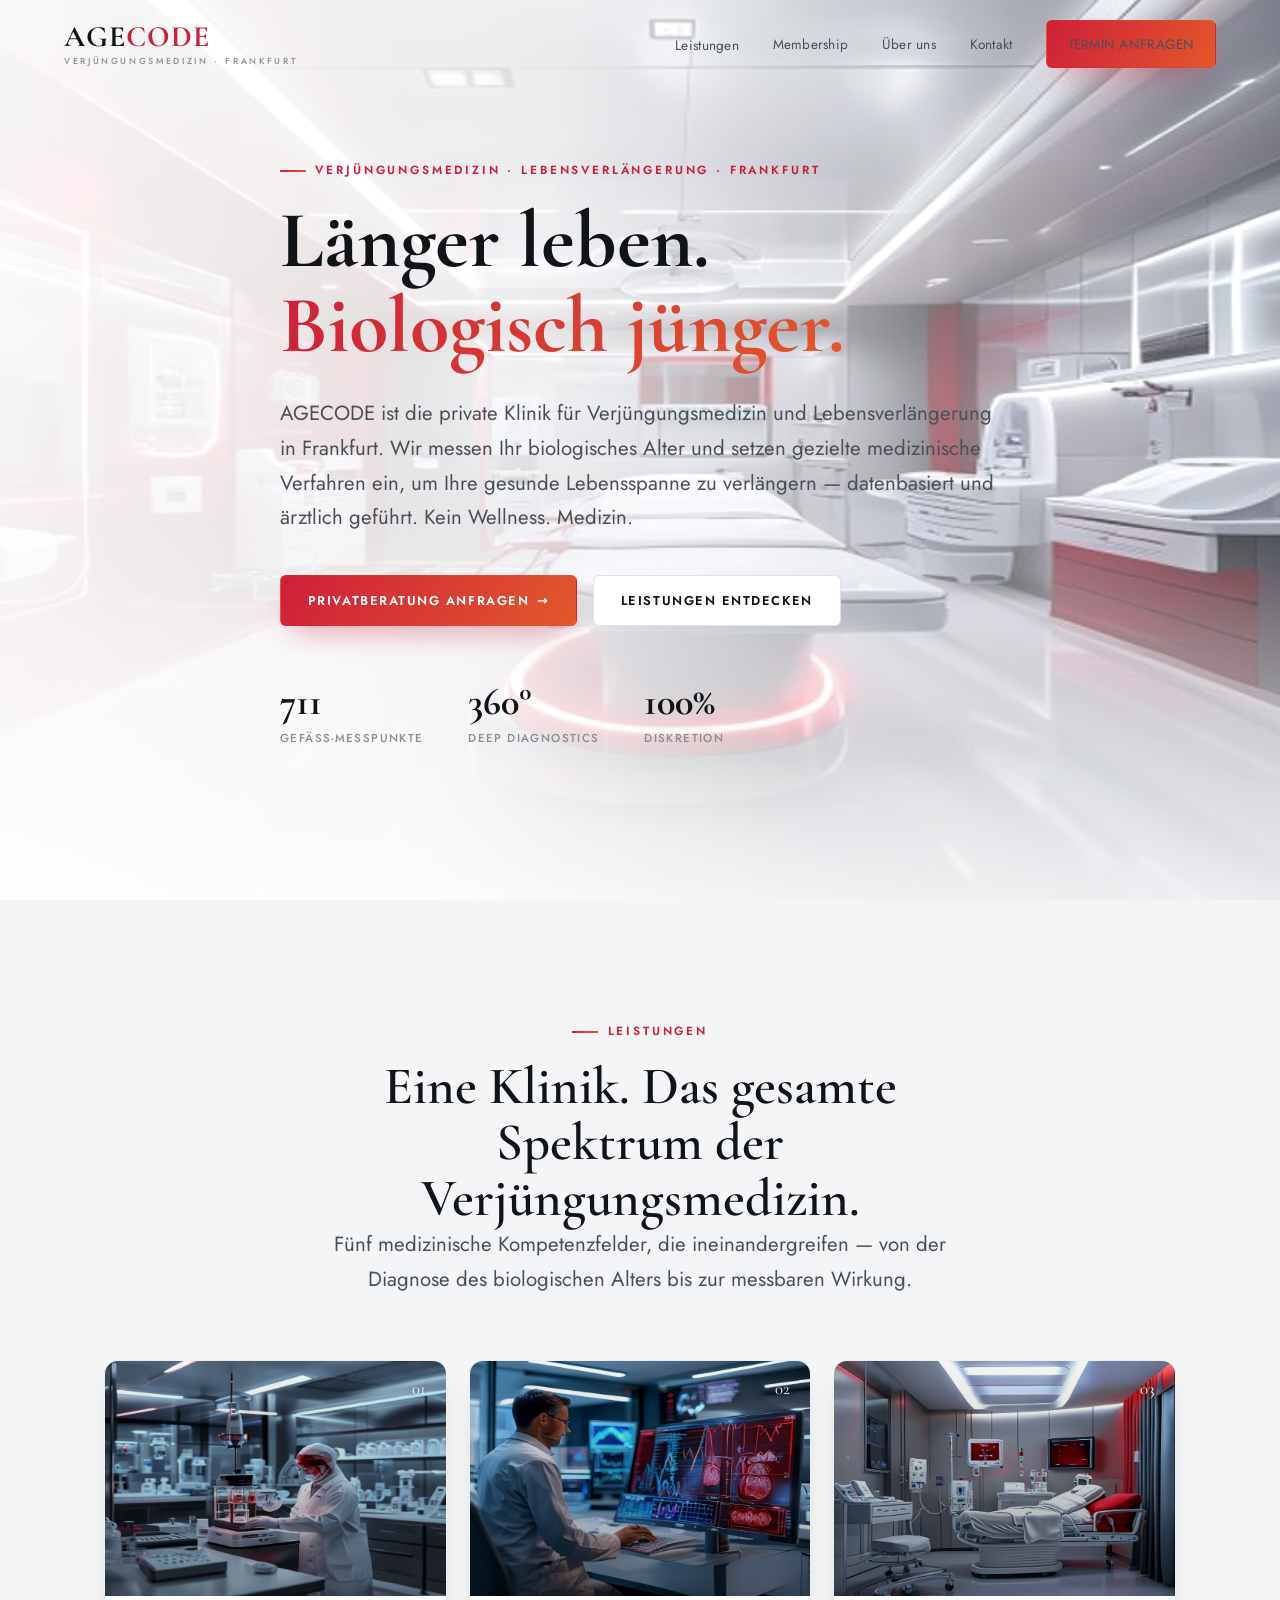
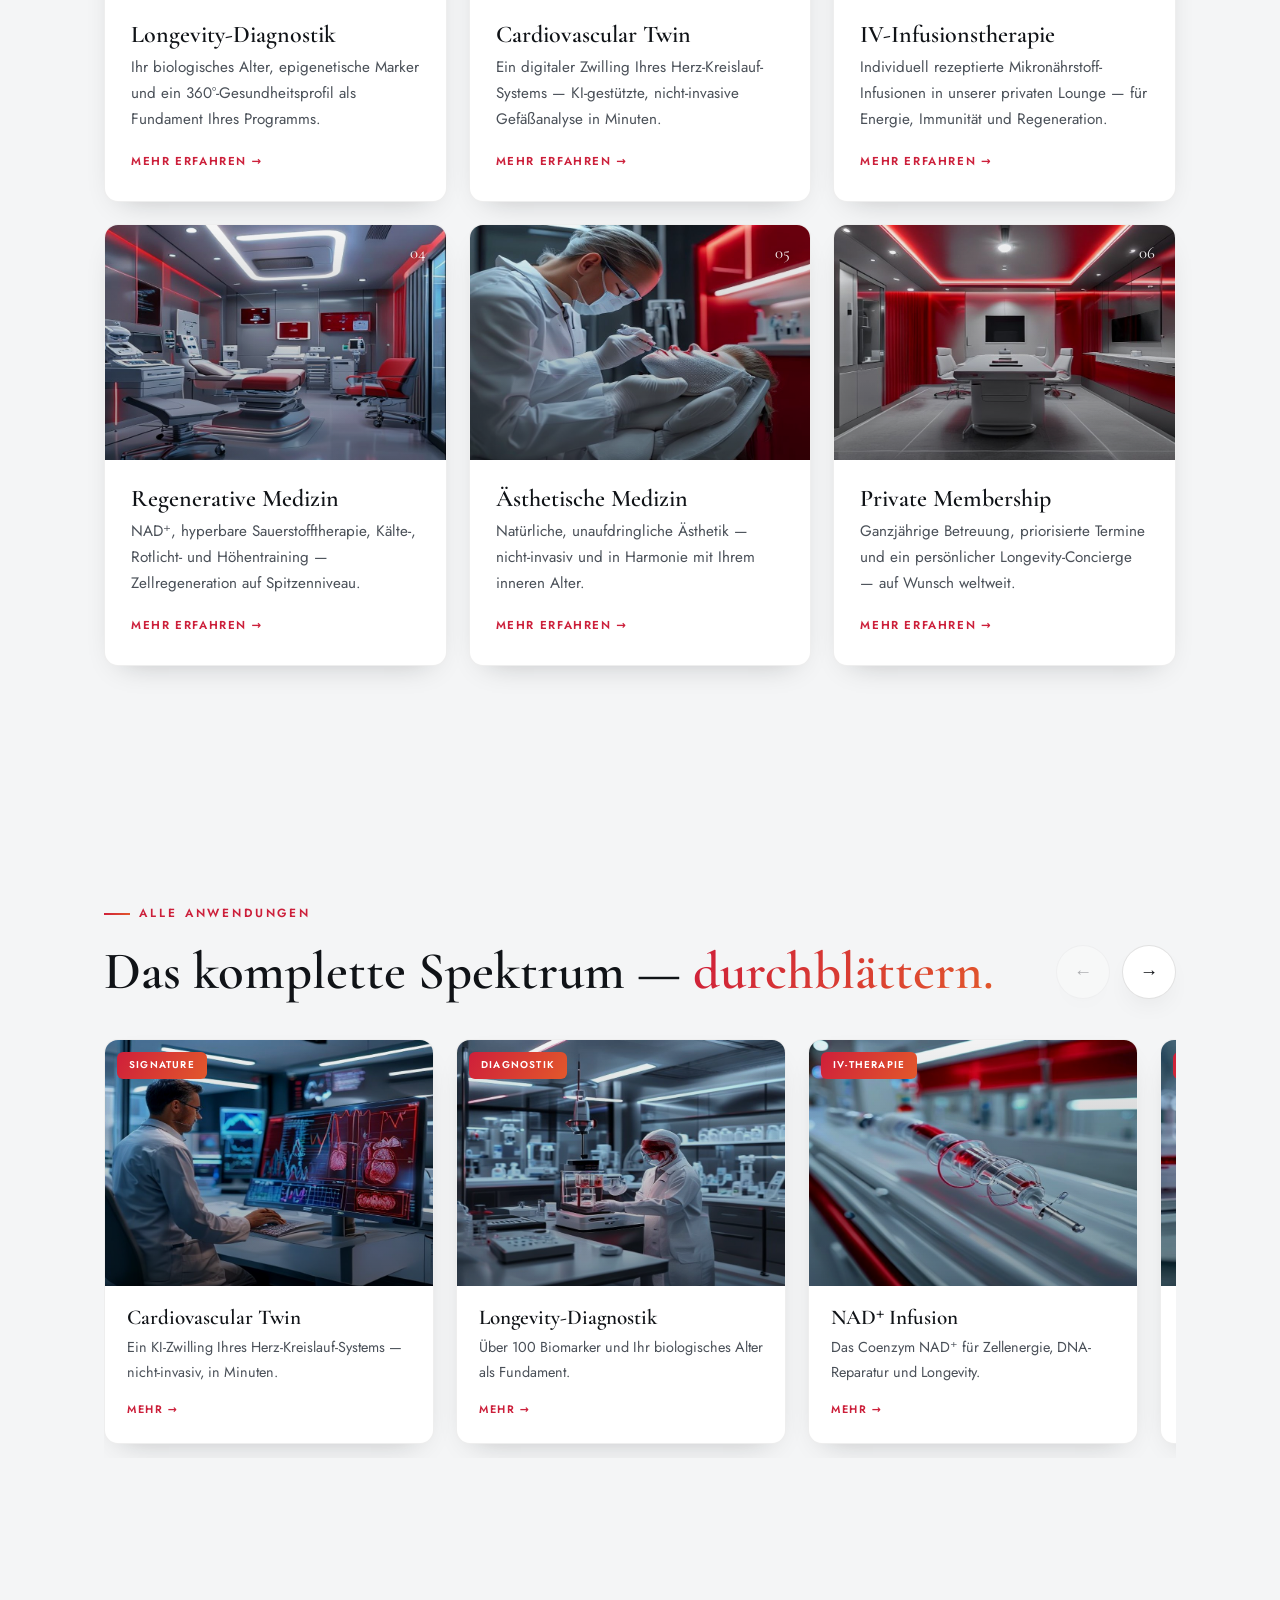
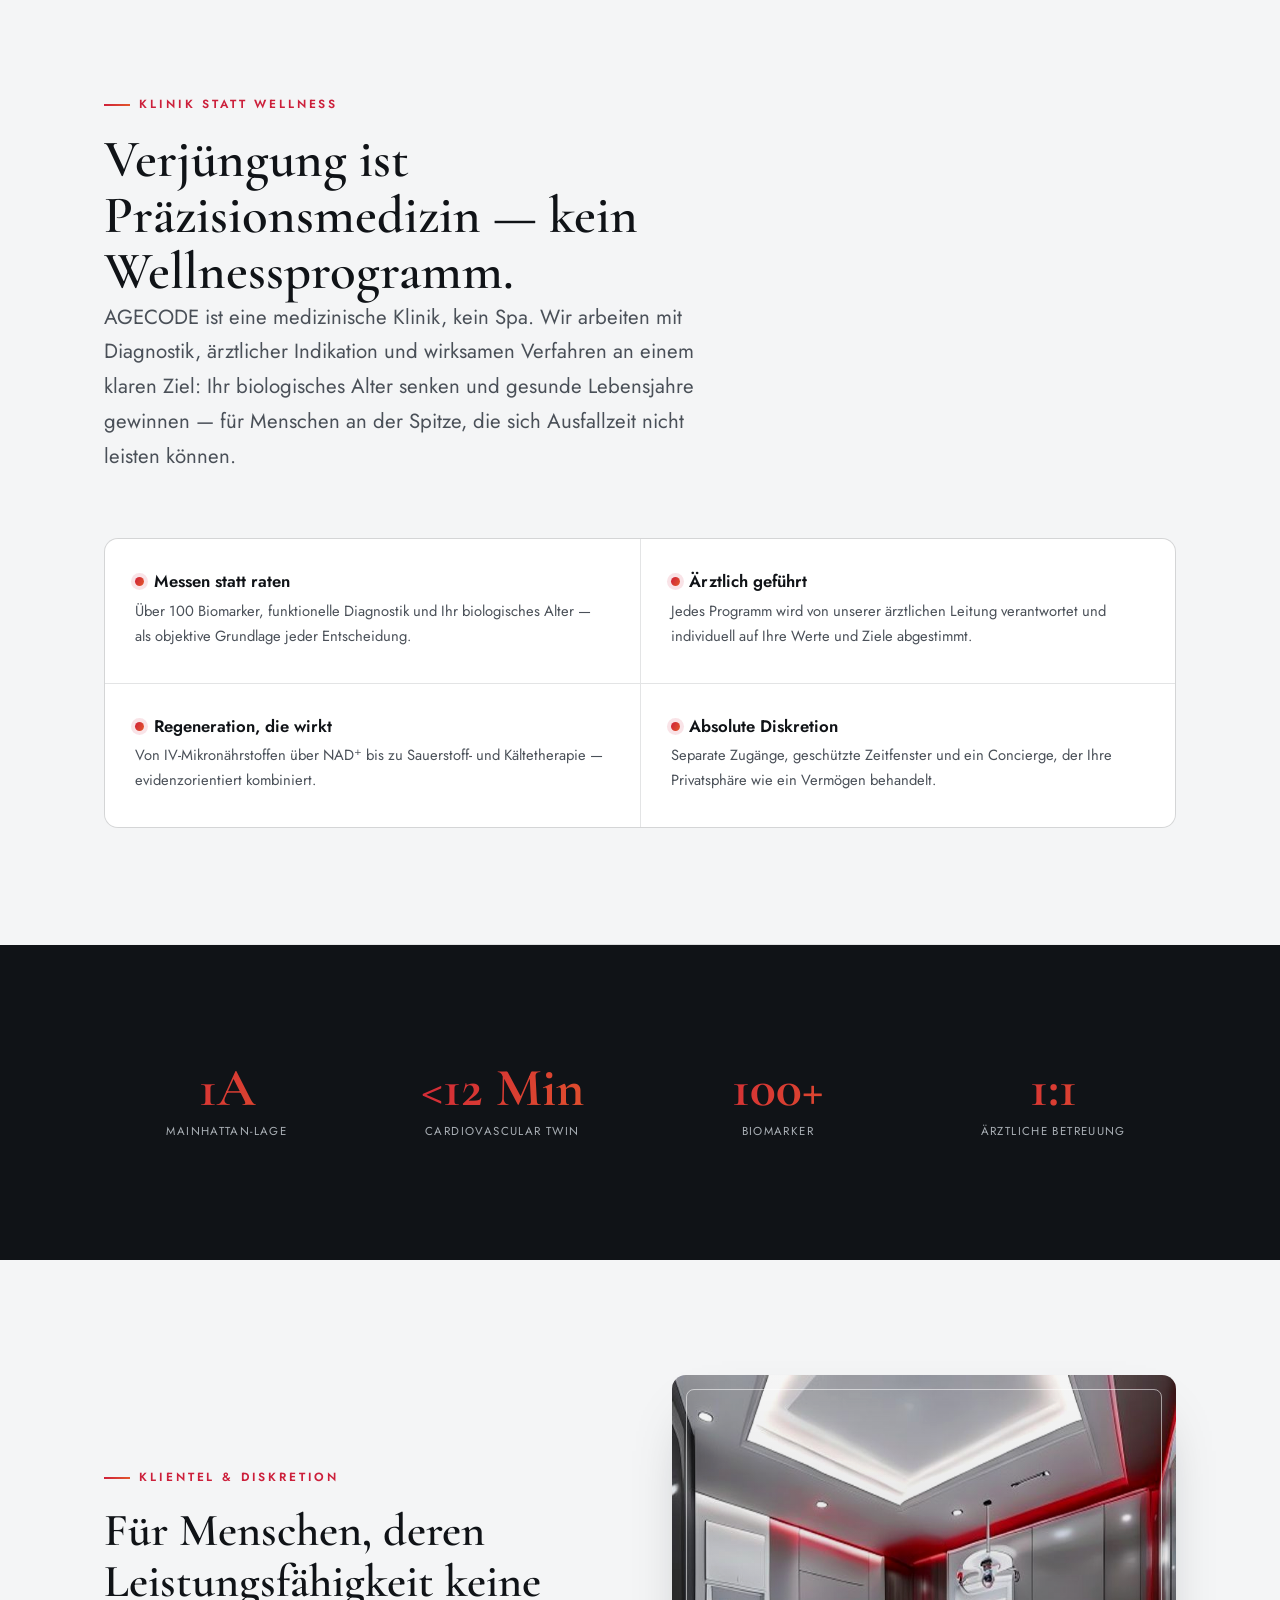
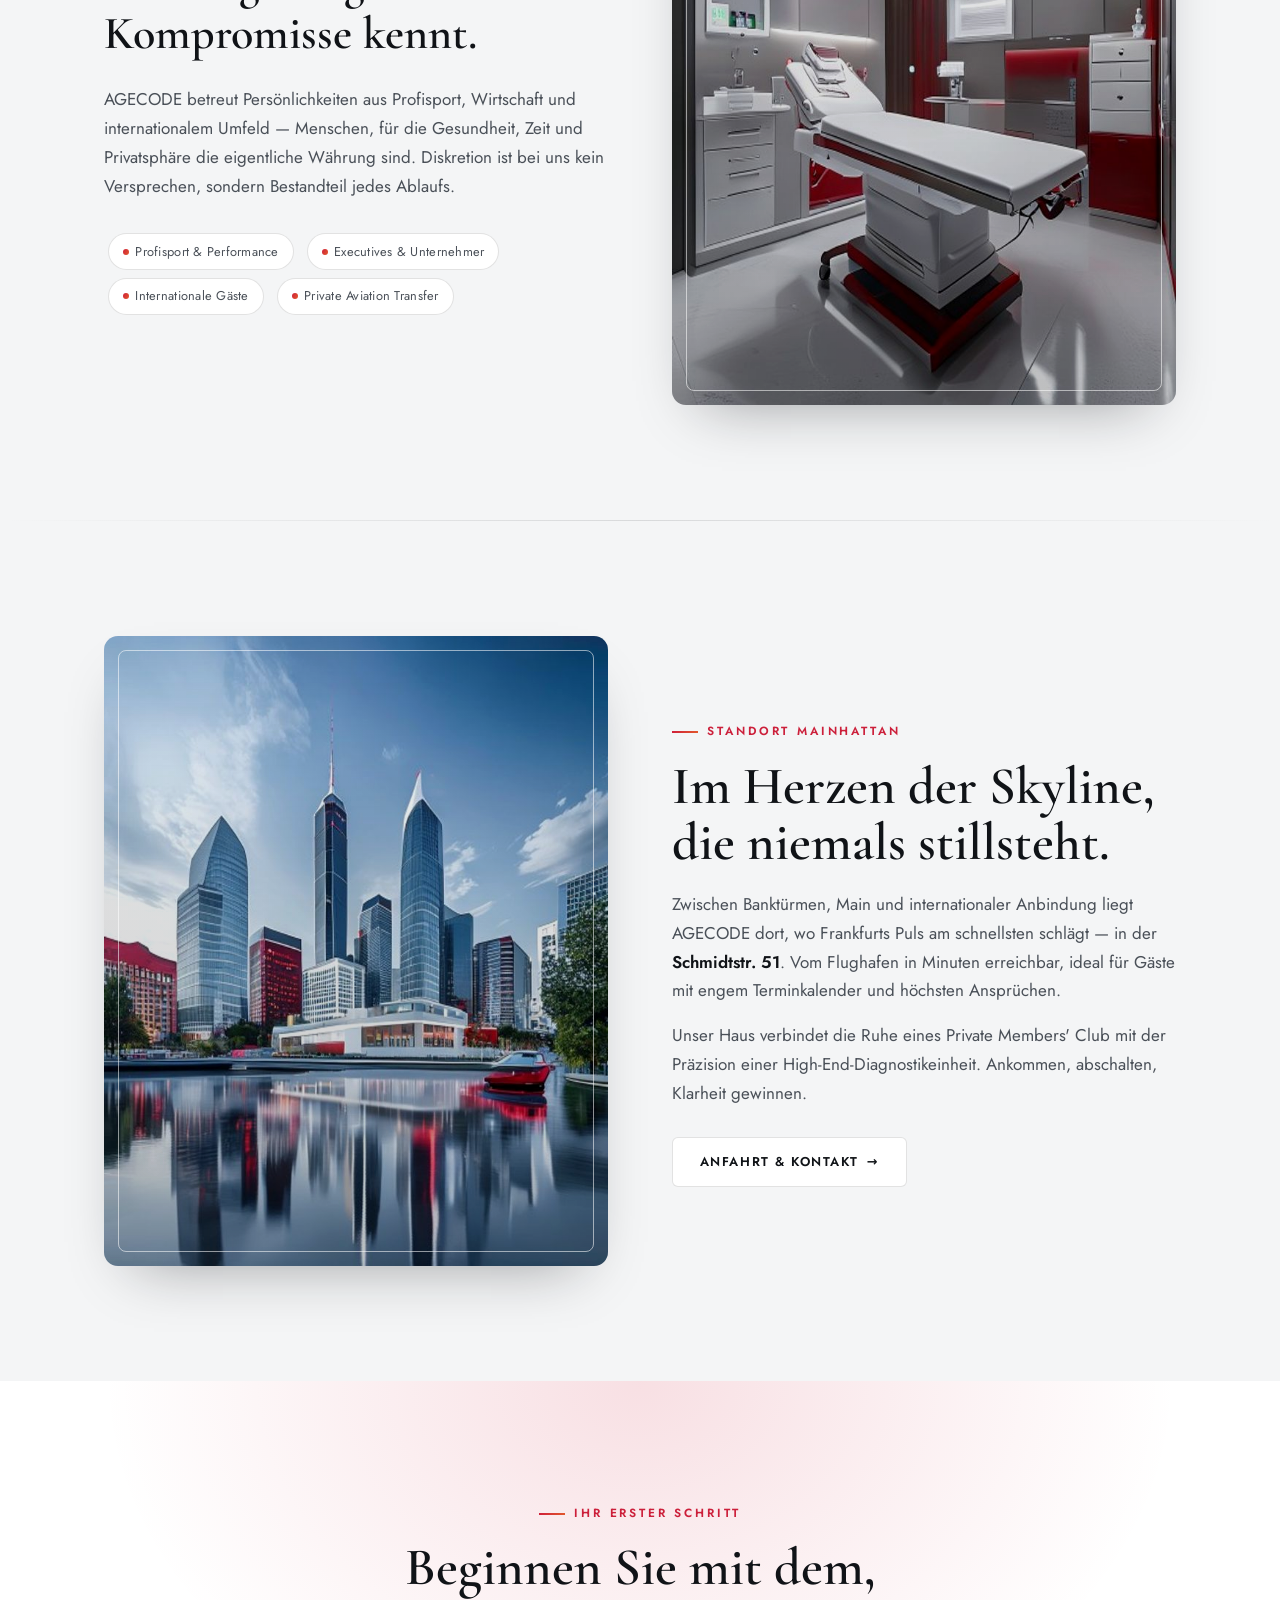
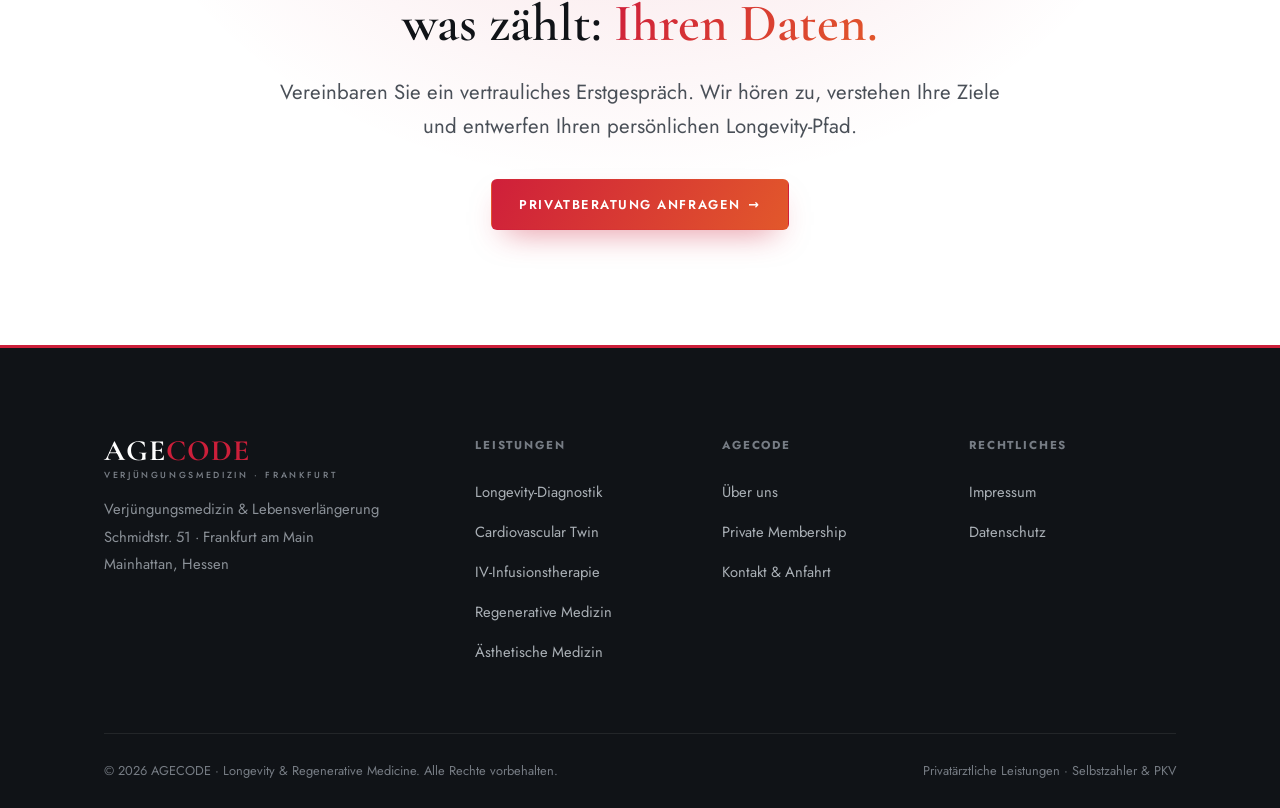
==== commit 0f6533bc: "Rebrand auf klinische Verjuengungsmedizin: CI Crimson/Graphit, klinische Bilder, Texte auf Verjuengu" ====
--- a/index.html
+++ b/index.html
@@ -3,9 +3,9 @@
 <head>
 <meta charset="UTF-8">
 <meta name="viewport" content="width=device-width, initial-scale=1">
-<title>AGECODE Longevity Clinic Frankfurt | Precision Health, Biohacking & Healthspan</title>
-<meta name="description" content="AGECODE Longevity Clinic in Frankfurt am Main: Precision-Health-Diagnostik, Biomarker- und biologisches-Alter-Profiling, Cardiovascular Twin, IV-Infusionen, regenerative Medizin, Biohacking und ästhetische Medizin. Für Selbstzahler und Privatpatienten im Herzen von Mainhattan.">
-<meta name="keywords" content="Longevity Clinic Frankfurt, Precision Health Frankfurt, Healthspan, Biohacking Frankfurt, Biomarker Diagnostik, biologisches Alter, Genomics, Cellular Medicine, Präventionsmedizin Frankfurt, Cardiovascular Twin, Human Performance, regenerative Medizin Mainhattan">
+<title>AGECODE Longevity Clinic Frankfurt | Verjüngungsmedizin & Lebensverlängerung</title>
+<meta name="description" content="AGECODE ist die private Klinik für Verjüngungsmedizin und Lebensverlängerung in Frankfurt am Main. Medizinische Longevity-Programme: Diagnostik des biologischen Alters, Cardiovascular Twin, IV-Therapien, regenerative Verfahren und ästhetische Medizin. Für Selbstzahler und Privatpatienten.">
+<meta name="keywords" content="Verjüngungsmedizin Frankfurt, Lebensverlängerung, Longevity Klinik Frankfurt, biologisches Alter senken, Anti-Aging Medizin Frankfurt, regenerative Medizin, NAD Infusion, Cardiovascular Twin, Präzisionsmedizin, Privatklinik Frankfurt">
 <meta name="robots" content="index,follow">
 <link rel="canonical" href="https://www.agecode.de/">
 <meta property="og:type" content="website">
@@ -43,7 +43,7 @@
   <div class="hdr-in">
     <a class="brand" href="index.html">
       <b>AGE<span>CODE</span></b>
-      <small>Longevity Clinic · Frankfurt</small>
+      <small>Verjüngungsmedizin · Frankfurt</small>
     </a>
     <nav class="nav" aria-label="Hauptnavigation">
       <div class="has-sub">
@@ -67,12 +67,12 @@
 
 <!-- HERO -->
 <section class="hero hero--photo">
-  <div class="hero-photo"><img src="assets/hero.jpg" alt="Ruhige, ästhetische Szene – AGECODE Longevity Clinic Frankfurt"></div>
+  <div class="hero-photo"><img src="assets/hero.jpg" alt="AGECODE Longevity Clinic Frankfurt – Klinik für Verjüngungsmedizin"></div>
   <div class="hero-photo-ov"></div>
   <div class="wrap">
-    <span class="eyebrow reveal">Precision Health · Biohacking · Healthspan · Frankfurt</span>
-    <h1 class="reveal d1">Entschlüsseln Sie<br>Ihren <span class="gold-text">Age Code.</span></h1>
-    <p class="lead reveal d2">AGECODE ist Frankfurts Longevity Clinic für Precision Health. Wir lesen Ihre Biomarker, machen Ihr biologisches Alter sichtbar — und übersetzen die Daten in ein präzises, ärztlich geführtes Programm für mehr Healthspan.</p>
+    <span class="eyebrow reveal">Verjüngungsmedizin · Lebensverlängerung · Frankfurt</span>
+    <h1 class="reveal d1">Länger leben.<br><span class="gold-text">Biologisch jünger.</span></h1>
+    <p class="lead reveal d2">AGECODE ist die private Klinik für Verjüngungsmedizin und Lebensverlängerung in Frankfurt. Wir messen Ihr biologisches Alter und setzen gezielte medizinische Verfahren ein, um Ihre gesunde Lebensspanne zu verlängern — datenbasiert und ärztlich geführt. Kein Wellness. Medizin.</p>
     <div class="hero-cta reveal d3">
       <a class="btn btn-gold" href="kontakt.html">Privatberatung anfragen <span class="arw">→</span></a>
       <a class="btn btn-ghost" href="#leistungen">Leistungen entdecken</a>
@@ -90,8 +90,8 @@
   <div class="wrap">
     <div class="sec-head center reveal">
       <span class="eyebrow">Leistungen</span>
-      <h2>Ein Haus. Das gesamte Spektrum moderner Longevity-Medizin.</h2>
-      <p class="lead">Fünf Kompetenzfelder, die ineinandergreifen — von der Diagnose bis zur sichtbaren Wirkung.</p>
+      <h2>Eine Klinik. Das gesamte Spektrum der Verjüngungsmedizin.</h2>
+      <p class="lead">Fünf medizinische Kompetenzfelder, die ineinandergreifen — von der Diagnose des biologischen Alters bis zur messbaren Wirkung.</p>
     </div>
     <div class="grid grid-3">
       <a class="card reveal" href="diagnostik.html">
@@ -255,9 +255,9 @@
 <section id="ansatz">
   <div class="wrap">
     <div class="sec-head reveal">
-      <span class="eyebrow">Der AGECODE Ansatz</span>
-      <h2>Prävention ist die anspruchsvollste Form von Medizin.</h2>
-      <p class="lead">Wer an der Spitze steht — im Sport, in der Wirtschaft, im öffentlichen Leben — kann sich Ausfallzeit nicht leisten. AGECODE verbindet modernste Diagnostik mit einem persönlichen Longevity-Programm: datenbasiert, ärztlich geführt und vollständig auf Sie zugeschnitten.</p>
+      <span class="eyebrow">Klinik statt Wellness</span>
+      <h2>Verjüngung ist Präzisionsmedizin — kein Wellnessprogramm.</h2>
+      <p class="lead">AGECODE ist eine medizinische Klinik, kein Spa. Wir arbeiten mit Diagnostik, ärztlicher Indikation und wirksamen Verfahren an einem klaren Ziel: Ihr biologisches Alter senken und gesunde Lebensjahre gewinnen — für Menschen an der Spitze, die sich Ausfallzeit nicht leisten können.</p>
     </div>
     <div class="feat reveal">
       <div><h4><span class="dot"></span>Messen statt raten</h4><p>Über 100 Biomarker, funktionelle Diagnostik und Ihr biologisches Alter — als objektive Grundlage jeder Entscheidung.</p></div>
@@ -338,8 +338,8 @@
   <div class="wrap">
     <div class="ftr-top">
       <div>
-        <a class="brand" href="index.html"><b>AGE<span>CODE</span></b><small>Longevity Clinic · Frankfurt</small></a>
-        <p class="addr">Longevity & Regenerative Medicine<br>Schmidtstr. 51 · Frankfurt am Main<br>Mainhattan, Hessen</p>
+        <a class="brand" href="index.html"><b>AGE<span>CODE</span></b><small>Verjüngungsmedizin · Frankfurt</small></a>
+        <p class="addr">Verjüngungsmedizin & Lebensverlängerung<br>Schmidtstr. 51 · Frankfurt am Main<br>Mainhattan, Hessen</p>
       </div>
       <div>
         <h5>Leistungen</h5>
--- a/styles.css
+++ b/styles.css
@@ -1,30 +1,31 @@
 /* ============================================================
    AGECODE · Longevity Clinic · Frankfurt
-   Design System — elegant, warm ivory + sage/eucalyptus green
-   Cormorant Garamond (display) + Jost (sans). No blue, no skyline.
+   Design System — CLINICAL: crisp white/graphite + vital crimson.
+   Verjüngung & Lebensverlängerung. No wellness, no calm, no blue/green.
+   Cormorant Garamond (display) + Jost (sans).
    (Variablennamen beibehalten: --gold* = Akzent)
    ============================================================ */
 
 :root{
-  --bg:            #f3efe7;
-  --bg-soft:       #fffdf8;
-  --bg-elev:       #fffdf8;
-  --line:          rgba(38,47,40,.13);
-  --line-soft:     rgba(38,47,40,.07);
-  --ink:           #262f28;
-  --ink-mut:       #586158;
-  --ink-dim:       #9a9c90;
-  --gold:          #4f7360;   /* accent primary — deep sage */
-  --gold-2:        #b0895a;   /* secondary — warm bronze */
-  --gold-deep:     #3c5a49;
-  --vital:         #b0895a;
-  --grad-gold:     linear-gradient(120deg,#3f6b57 0%,#79a389 60%,#557a63 100%);
-  --grad-soft:     linear-gradient(120deg,rgba(79,115,96,.14),rgba(176,137,90,.12));
-  --shadow:        0 26px 58px -30px rgba(38,47,40,.38);
-  --shadow-sm:     0 12px 30px -18px rgba(38,47,40,.28);
+  --bg:            #f4f5f6;
+  --bg-soft:       #ffffff;
+  --bg-elev:       #ffffff;
+  --line:          rgba(16,19,23,.12);
+  --line-soft:     rgba(16,19,23,.07);
+  --ink:           #101317;
+  --ink-mut:       #4a5058;
+  --ink-dim:       #878d94;
+  --gold:          #cc1f3a;   /* accent primary — vital crimson */
+  --gold-2:        #8a1030;   /* deep garnet */
+  --gold-deep:     #a5152e;
+  --vital:         #d98a3d;   /* warm amber micro-accent */
+  --grad-gold:     linear-gradient(120deg,#cf1f3a 0%,#e2582b 100%);
+  --grad-soft:     linear-gradient(120deg,rgba(204,31,58,.12),rgba(226,88,43,.10));
+  --shadow:        0 26px 58px -30px rgba(16,19,23,.42);
+  --shadow-sm:     0 12px 30px -18px rgba(16,19,23,.3);
   --maxw:          1200px;
   --pad:           clamp(20px,5vw,64px);
-  --r:             16px;
+  --r:             14px;
   --serif:         "Cormorant Garamond", Georgia, "Times New Roman", serif;
   --sans:          "Jost", system-ui, -apple-system, "Segoe UI", sans-serif;
   --mono:          "Jost", system-ui, sans-serif;
@@ -38,8 +39,8 @@
   color:var(--ink);
   font-family:var(--sans);
   font-size:17px;
-  font-weight:300;
-  line-height:1.75;
+  font-weight:400;
+  line-height:1.7;
   -webkit-font-smoothing:antialiased;
   overflow-x:hidden;
 }
@@ -48,36 +49,36 @@
 ::selection{background:var(--gold);color:#fff}
 
 /* ---------- Typography ---------- */
-h1,h2,h3,h4{font-family:var(--serif);font-weight:600;line-height:1.07;letter-spacing:.2px;color:var(--ink)}
-h1{font-size:clamp(2.8rem,6.5vw,5.4rem);font-weight:600}
-h2{font-size:clamp(2.1rem,4.4vw,3.5rem)}
-h3{font-size:clamp(1.4rem,2.3vw,2rem)}
+h1,h2,h3,h4{font-family:var(--serif);font-weight:600;line-height:1.06;letter-spacing:0;color:var(--ink)}
+h1{font-size:clamp(2.7rem,6.3vw,5.1rem);font-weight:700}
+h2{font-size:clamp(2rem,4.3vw,3.3rem)}
+h3{font-size:clamp(1.35rem,2.3vw,1.9rem)}
 .eyebrow{
-  font-family:var(--sans);font-size:.74rem;font-weight:500;
-  letter-spacing:.28em;text-transform:uppercase;color:var(--gold);
-  display:inline-block;margin-bottom:1.2rem;
-}
-.eyebrow::before{content:"";display:inline-block;width:26px;height:1px;background:currentColor;
-  vertical-align:middle;margin-right:.85em;opacity:.55}
-.lead{font-size:clamp(1.08rem,1.6vw,1.3rem);color:var(--ink-mut);font-weight:300;max-width:60ch}
+  font-family:var(--sans);font-size:.74rem;font-weight:600;
+  letter-spacing:.24em;text-transform:uppercase;color:var(--gold);
+  display:inline-block;margin-bottom:1.1rem;
+}
+.eyebrow::before{content:"";display:inline-block;width:26px;height:2px;background:var(--grad-gold);
+  vertical-align:middle;margin-right:.8em}
+.lead{font-size:clamp(1.06rem,1.6vw,1.28rem);color:var(--ink-mut);font-weight:400;max-width:60ch}
 .gold-text{background:var(--grad-gold);-webkit-background-clip:text;background-clip:text;color:transparent}
-p{color:var(--ink-mut);font-weight:300}
-p strong{color:var(--ink);font-weight:500}
+p{color:var(--ink-mut);font-weight:400}
+p strong{color:var(--ink);font-weight:600}
 
 /* ---------- Layout ---------- */
 .wrap{max-width:var(--maxw);margin:0 auto;padding-inline:var(--pad)}
-section{padding-block:clamp(58px,9vw,128px)}
+section{padding-block:clamp(58px,9vw,126px)}
 .divider{height:1px;background:linear-gradient(90deg,transparent,var(--line),transparent);border:0}
 
 /* ---------- Buttons ---------- */
 .btn{
   display:inline-flex;align-items:center;gap:.6em;
-  font-family:var(--sans);font-size:.8rem;font-weight:500;letter-spacing:.16em;
-  text-transform:uppercase;padding:1.05em 2.1em;border-radius:100px;
+  font-family:var(--sans);font-size:.8rem;font-weight:600;letter-spacing:.12em;
+  text-transform:uppercase;padding:1.05em 2.1em;border-radius:6px;
   cursor:pointer;border:1px solid transparent;transition:all .35s var(--ease);
 }
-.btn-gold{background:var(--grad-gold);color:#fff;box-shadow:0 14px 34px -14px rgba(63,107,87,.6)}
-.btn-gold:hover{transform:translateY(-2px);box-shadow:0 20px 46px -14px rgba(63,107,87,.78)}
+.btn-gold{background:var(--grad-gold);color:#fff;box-shadow:0 14px 32px -14px rgba(204,31,58,.6)}
+.btn-gold:hover{transform:translateY(-2px);box-shadow:0 20px 44px -14px rgba(204,31,58,.78)}
 .btn-ghost{border-color:var(--line);color:var(--ink);background:var(--bg-soft)}
 .btn-ghost:hover{border-color:var(--gold);color:var(--gold)}
 .btn .arw{transition:transform .35s var(--ease)}
@@ -87,27 +88,27 @@
 .hdr{position:fixed;inset:0 0 auto 0;z-index:100;transition:all .4s var(--ease)}
 .hdr-in{display:flex;align-items:center;justify-content:space-between;
   padding:20px var(--pad);transition:padding .4s var(--ease)}
-.hdr.scrolled{background:rgba(253,251,246,.85);backdrop-filter:blur(14px);border-bottom:1px solid var(--line-soft)}
+.hdr.scrolled{background:rgba(255,255,255,.9);backdrop-filter:blur(14px);border-bottom:1px solid var(--line-soft)}
 .hdr.scrolled .hdr-in{padding:13px var(--pad)}
 .brand{display:flex;flex-direction:column;line-height:1}
-.brand b{font-family:var(--serif);font-size:1.85rem;font-weight:600;letter-spacing:1.5px}
+.brand b{font-family:var(--serif);font-size:1.85rem;font-weight:700;letter-spacing:1px}
 .brand b span{color:var(--gold)}
-.brand small{font-family:var(--sans);font-size:.56rem;font-weight:400;letter-spacing:.34em;text-transform:uppercase;color:var(--ink-dim);margin-top:5px}
+.brand small{font-family:var(--sans);font-size:.55rem;font-weight:500;letter-spacing:.3em;text-transform:uppercase;color:var(--ink-dim);margin-top:5px}
 .nav{display:flex;align-items:center;gap:2.1rem}
 .nav a{font-size:.85rem;font-weight:400;letter-spacing:.02em;color:var(--ink-mut)}
 .nav a:hover{color:var(--gold)}
 .nav .has-sub{position:relative}
 .nav .sub{
   position:absolute;top:calc(100% + 18px);left:50%;transform:translateX(-50%) translateY(8px);
-  background:var(--bg-elev);border:1px solid var(--line-soft);border-radius:14px;
+  background:var(--bg-elev);border:1px solid var(--line-soft);border-radius:12px;
   padding:10px;min-width:264px;opacity:0;visibility:hidden;transition:all .3s var(--ease);
   box-shadow:var(--shadow)}
 .nav .has-sub:hover .sub{opacity:1;visibility:visible;transform:translateX(-50%) translateY(0)}
-.nav .sub a{display:block;padding:11px 14px;border-radius:10px;color:var(--ink-mut)}
+.nav .sub a{display:block;padding:11px 14px;border-radius:8px;color:var(--ink-mut)}
 .nav .sub a:hover{background:var(--grad-soft);color:var(--gold)}
-.nav .sub a b{display:block;font-family:var(--sans);font-weight:500;font-size:.9rem;color:var(--ink)}
+.nav .sub a b{display:block;font-family:var(--sans);font-weight:600;font-size:.9rem;color:var(--ink)}
 .nav .sub a:hover b{color:var(--gold)}
-.nav .sub a em{font-style:normal;font-family:var(--sans);font-size:.72rem;letter-spacing:.04em;color:var(--ink-dim)}
+.nav .sub a em{font-style:normal;font-family:var(--sans);font-size:.72rem;letter-spacing:.03em;color:var(--ink-dim)}
 .hdr .btn{padding:.85em 1.5em}
 .burger{display:none;flex-direction:column;gap:5px;background:none;border:0;cursor:pointer;padding:8px}
 .burger span{width:26px;height:2px;background:var(--ink);transition:all .3s var(--ease)}
@@ -116,26 +117,26 @@
 .hero{position:relative;min-height:100svh;display:flex;align-items:center;
   padding-top:120px;overflow:hidden}
 .hero-bg{position:absolute;inset:0;z-index:-2;
-  background:radial-gradient(120% 90% at 82% 8%,rgba(79,115,96,.14),transparent 55%),
-  linear-gradient(180deg,#f8f5ee,var(--bg))}
+  background:radial-gradient(120% 90% at 82% 8%,rgba(204,31,58,.12),transparent 55%),
+  linear-gradient(180deg,#ffffff,var(--bg))}
 .hero h1{max-width:16ch}
 .hero .lead{margin:1.7rem 0 2.5rem}
 .hero-cta{display:flex;gap:1rem;flex-wrap:wrap}
 .hero-meta{display:flex;gap:2.8rem;margin-top:3.6rem;flex-wrap:wrap}
-.hero-meta div b{font-family:var(--serif);font-size:2.3rem;font-weight:600;color:var(--ink);display:block;line-height:1}
+.hero-meta div b{font-family:var(--serif);font-size:2.4rem;font-weight:700;color:var(--ink);display:block;line-height:1}
 .hero-meta div b span{color:var(--gold)}
-.hero-meta div span{font-family:var(--sans);font-size:.72rem;font-weight:400;letter-spacing:.14em;text-transform:uppercase;color:var(--ink-dim)}
-
-/* Full-bleed calm hero photo */
+.hero-meta div span{font-family:var(--sans);font-size:.72rem;font-weight:500;letter-spacing:.12em;text-transform:uppercase;color:var(--ink-dim)}
+
+/* Full-bleed clinical hero photo */
 .hero--photo .hero-photo{position:absolute;inset:0;z-index:-4;overflow:hidden}
 .hero--photo .hero-photo img{width:100%;height:100%;object-fit:cover;
-  filter:brightness(1.02) saturate(.9);transform:scale(1.02)}
+  filter:saturate(1.03) contrast(1.05);transform:scale(1.02)}
 .hero--photo .hero-photo-ov{position:absolute;inset:0;z-index:-3;
   background:
-    linear-gradient(100deg,rgba(243,239,231,.96) 0%,rgba(243,239,231,.86) 40%,rgba(243,239,231,.42) 72%,rgba(243,239,231,.2) 100%),
-    linear-gradient(0deg,rgba(243,239,231,.9),transparent 42%)}
+    linear-gradient(100deg,rgba(255,255,255,.96) 0%,rgba(255,255,255,.86) 40%,rgba(255,255,255,.4) 72%,rgba(244,245,246,.14) 100%),
+    linear-gradient(0deg,rgba(244,245,246,.9),transparent 42%)}
 @media (max-width:760px){
-  .hero--photo .hero-photo-ov{background:linear-gradient(180deg,rgba(243,239,231,.82) 0%,rgba(243,239,231,.9) 55%,rgba(243,239,231,.98) 100%)}
+  .hero--photo .hero-photo-ov{background:linear-gradient(180deg,rgba(255,255,255,.82) 0%,rgba(255,255,255,.9) 55%,rgba(244,245,246,.97) 100%)}
 }
 
 /* ---------- Reveal animation ---------- */
@@ -146,7 +147,7 @@
 @media (prefers-reduced-motion:reduce){.reveal{opacity:1;transform:none;transition:none}}
 
 /* ---------- Section head ---------- */
-.sec-head{max-width:64ch;margin-bottom:clamp(38px,5vw,68px)}
+.sec-head{max-width:64ch;margin-bottom:clamp(38px,5vw,66px)}
 .sec-head.center{margin-inline:auto;text-align:center}
 .sec-head.center .lead{margin-inline:auto}
 
@@ -158,54 +159,56 @@
   position:relative;background:var(--bg-soft);border:1px solid var(--line-soft);
   border-radius:var(--r);overflow:hidden;transition:all .45s var(--ease);
   display:flex;flex-direction:column;box-shadow:var(--shadow-sm)}
-.card:hover{border-color:rgba(79,115,96,.4);transform:translateY(-6px);box-shadow:var(--shadow)}
+.card:hover{border-color:rgba(204,31,58,.45);transform:translateY(-6px);box-shadow:var(--shadow)}
 .card-img{aspect-ratio:16/11;overflow:hidden;position:relative}
 .card-img::after{content:"";position:absolute;inset:0;
-  background:linear-gradient(180deg,rgba(79,115,96,.1),rgba(38,47,40,.3));mix-blend-mode:multiply}
+  background:linear-gradient(180deg,rgba(16,19,23,.04),rgba(16,19,23,.4));mix-blend-mode:multiply}
 .card-img img{width:100%;height:100%;object-fit:cover;
-  filter:grayscale(1) brightness(1.05) contrast(.97) sepia(.12);transition:transform .8s var(--ease)}
+  filter:saturate(1.03) contrast(1.04);transition:transform .8s var(--ease)}
 .card:hover .card-img img{transform:scale(1.06)}
 .card-body{padding:26px 26px 30px;flex:1;display:flex;flex-direction:column}
 .card h3{font-size:1.5rem;margin-bottom:.5rem}
 .card p{font-size:.95rem;flex:1}
-.card .more{margin-top:1.2rem;font-family:var(--sans);font-size:.72rem;letter-spacing:.16em;text-transform:uppercase;
-  color:var(--gold);font-weight:500}
+.card .more{margin-top:1.2rem;font-family:var(--sans);font-size:.72rem;letter-spacing:.14em;text-transform:uppercase;
+  color:var(--gold);font-weight:600}
 .card .idx{position:absolute;top:14px;right:20px;font-family:var(--serif);
-  font-size:1.05rem;color:var(--gold);opacity:.8;z-index:2}
+  font-size:1.05rem;color:#fff;opacity:.95;z-index:2;text-shadow:0 1px 6px rgba(0,0,0,.4)}
 
 /* ---------- Feature list ---------- */
 .feat{display:grid;grid-template-columns:repeat(2,1fr);gap:1px;background:var(--line-soft);
   border:1px solid var(--line-soft);border-radius:var(--r);overflow:hidden}
 .feat > div{background:var(--bg-soft);padding:34px 30px}
-.feat h4{font-family:var(--sans);font-weight:500;font-size:1.05rem;letter-spacing:0;
+.feat h4{font-family:var(--sans);font-weight:600;font-size:1.05rem;letter-spacing:0;
   margin-bottom:.5rem;color:var(--ink);display:flex;align-items:center;gap:.6rem}
-.feat h4 .dot{width:8px;height:8px;border-radius:50%;background:var(--grad-gold);flex:none;box-shadow:0 0 0 4px rgba(79,115,96,.12)}
+.feat h4 .dot{width:9px;height:9px;border-radius:50%;background:var(--grad-gold);flex:none;box-shadow:0 0 0 4px rgba(204,31,58,.12)}
 .feat p{font-size:.92rem}
 
 /* ---------- Split / media ---------- */
 .split{display:grid;grid-template-columns:1fr 1fr;gap:clamp(30px,5vw,72px);align-items:center}
 .split.rev .split-media{order:-1}
 .split-media{border-radius:var(--r);overflow:hidden;position:relative;aspect-ratio:4/5;box-shadow:var(--shadow)}
-.split-media img{width:100%;height:100%;object-fit:cover;filter:grayscale(1) brightness(1.04) contrast(.97) sepia(.12)}
-.split-media::after{content:"";position:absolute;inset:0;background:linear-gradient(180deg,rgba(79,115,96,.08),rgba(38,47,40,.22));mix-blend-mode:multiply}
-.split-media .frame{position:absolute;inset:14px;border:1px solid rgba(255,253,248,.5);border-radius:10px;pointer-events:none;z-index:2}
+.split-media img{width:100%;height:100%;object-fit:cover;filter:saturate(1.03) contrast(1.04)}
+.split-media::after{content:"";position:absolute;inset:0;background:linear-gradient(180deg,rgba(16,19,23,.04),rgba(16,19,23,.28));mix-blend-mode:multiply}
+.split-media .frame{position:absolute;inset:14px;border:1px solid rgba(255,255,255,.55);border-radius:8px;pointer-events:none;z-index:2}
 
 /* ---------- Steps ---------- */
 .steps{counter-reset:s;display:grid;gap:1px;background:var(--line-soft);border-radius:var(--r);overflow:hidden;border:1px solid var(--line-soft)}
 .step{background:var(--bg-soft);padding:30px 34px;display:flex;gap:24px;align-items:flex-start}
 .step::before{counter-increment:s;content:counter(s,decimal-leading-zero);font-family:var(--serif);
-  font-size:2rem;font-weight:600;color:var(--gold);flex:none;min-width:52px;line-height:1.1}
-.step h4{font-family:var(--sans);font-size:1.08rem;font-weight:500;margin-bottom:.35rem}
+  font-size:2rem;font-weight:700;color:var(--gold);flex:none;min-width:52px;line-height:1.1}
+.step h4{font-family:var(--sans);font-size:1.08rem;font-weight:600;margin-bottom:.35rem}
 .step p{font-size:.93rem}
 
 /* ---------- Stats band ---------- */
-.band{background:var(--bg-soft);border-block:1px solid var(--line-soft)}
+.band{background:var(--ink);border-block:1px solid var(--ink)}
+.band .eyebrow{color:var(--vital)}
 .stats{display:grid;grid-template-columns:repeat(4,1fr);gap:30px;text-align:center}
-.stats b{font-family:var(--serif);font-weight:600;font-size:clamp(2.6rem,4.2vw,3.6rem);color:var(--gold);display:block;line-height:1}
-.stats span{font-family:var(--sans);font-size:.72rem;letter-spacing:.12em;text-transform:uppercase;color:var(--ink-dim)}
+.stats b{font-family:var(--serif);font-weight:700;font-size:clamp(2.6rem,4.2vw,3.6rem);
+  background:var(--grad-gold);-webkit-background-clip:text;background-clip:text;color:transparent;display:block;line-height:1}
+.stats span{font-family:var(--sans);font-size:.72rem;letter-spacing:.12em;text-transform:uppercase;color:#aab0b6}
 
 /* ---------- Clientele / quote ---------- */
-.quote{max-width:24ch;font-family:var(--serif);font-weight:600;font-size:clamp(2rem,3.6vw,3.1rem);line-height:1.14;color:var(--ink)}
+.quote{max-width:24ch;font-family:var(--serif);font-weight:600;font-size:clamp(2rem,3.6vw,3.1rem);line-height:1.12;color:var(--ink)}
 .pill{display:inline-flex;align-items:center;gap:.5em;padding:.5em 1.1em;border:1px solid var(--line);
   border-radius:100px;font-size:.8rem;letter-spacing:.02em;color:var(--ink-mut);margin:.25rem;background:var(--bg-soft)}
 .pill .dot{width:6px;height:6px;border-radius:50%;background:var(--grad-gold)}
@@ -213,11 +216,11 @@
 /* ---------- Page hero (subpages) ---------- */
 .phero{position:relative;padding-top:180px;padding-bottom:clamp(50px,7vw,90px);overflow:hidden}
 .phero-bg{position:absolute;inset:0;z-index:-1;
-  background:radial-gradient(90% 80% at 85% 0%,rgba(79,115,96,.15),transparent 55%),
-  linear-gradient(180deg,#f8f5ee,var(--bg))}
-.phero .crumbs{font-family:var(--sans);font-size:.74rem;letter-spacing:.1em;color:var(--ink-dim);margin-bottom:1.4rem}
+  background:radial-gradient(90% 80% at 85% 0%,rgba(204,31,58,.13),transparent 55%),
+  linear-gradient(180deg,#ffffff,var(--bg))}
+.phero .crumbs{font-family:var(--sans);font-size:.74rem;letter-spacing:.08em;color:var(--ink-dim);margin-bottom:1.4rem}
 .phero .crumbs a:hover{color:var(--gold)}
-.phero h1{font-size:clamp(2.5rem,5.2vw,4.2rem);max-width:18ch}
+.phero h1{font-size:clamp(2.5rem,5.2vw,4.1rem);max-width:18ch}
 .phero .lead{margin-top:1.5rem}
 
 /* ---------- Notice / legal callout ---------- */
@@ -228,7 +231,7 @@
 /* ---------- CTA band ---------- */
 .cta{position:relative;text-align:center;overflow:hidden}
 .cta-bg{position:absolute;inset:0;z-index:-1;background:
-  radial-gradient(70% 120% at 50% 0%,rgba(79,115,96,.16),transparent 60%),var(--bg-soft)}
+  radial-gradient(70% 120% at 50% 0%,rgba(204,31,58,.14),transparent 60%),var(--bg-soft)}
 .cta h2{max-width:20ch;margin:0 auto 1.4rem}
 
 /* ---------- Carousel ---------- */
@@ -250,38 +253,38 @@
   border:1px solid var(--line-soft);border-radius:var(--r);overflow:hidden;
   box-shadow:var(--shadow-sm);display:flex;flex-direction:column;
   transition:transform .4s var(--ease),border-color .4s var(--ease)}
-.ccard:hover{transform:translateY(-6px);border-color:rgba(79,115,96,.45);box-shadow:var(--shadow)}
+.ccard:hover{transform:translateY(-6px);border-color:rgba(204,31,58,.45);box-shadow:var(--shadow)}
 .ccard-img{aspect-ratio:4/3;position:relative;overflow:hidden}
 .ccard-img::after{content:"";position:absolute;inset:0;
-  background:linear-gradient(180deg,rgba(79,115,96,.1),rgba(38,47,40,.32));mix-blend-mode:multiply}
+  background:linear-gradient(180deg,rgba(16,19,23,.05),rgba(16,19,23,.4));mix-blend-mode:multiply}
 .ccard-img img{width:100%;height:100%;object-fit:cover;
-  filter:grayscale(1) brightness(1.05) contrast(.97) sepia(.12);transition:transform .8s var(--ease)}
+  filter:saturate(1.03) contrast(1.04);transition:transform .8s var(--ease)}
 .ccard:hover .ccard-img img{transform:scale(1.07)}
 .ccard-tag{position:absolute;top:12px;left:12px;z-index:2;font-family:var(--sans);
-  font-size:.62rem;font-weight:500;letter-spacing:.14em;text-transform:uppercase;color:#fff;
-  background:rgba(38,47,40,.5);padding:5px 12px;border-radius:100px;backdrop-filter:blur(4px)}
+  font-size:.62rem;font-weight:600;letter-spacing:.12em;text-transform:uppercase;color:#fff;
+  background:var(--grad-gold);padding:5px 12px;border-radius:6px}
 .ccard-body{padding:20px 22px 24px;display:flex;flex-direction:column;flex:1}
 .ccard-body h3{font-size:1.32rem;margin-bottom:.4rem}
 .ccard-body p{font-size:.9rem;flex:1}
 .ccard-body .more{margin-top:1rem;font-family:var(--sans);font-size:.68rem;
-  letter-spacing:.16em;text-transform:uppercase;color:var(--gold);font-weight:500}
+  letter-spacing:.14em;text-transform:uppercase;color:var(--gold);font-weight:600}
 
 /* ---------- Footer ---------- */
-.ftr{background:#24302a;color:#cdd3c9;border-top:1px solid var(--line-soft);padding-top:clamp(56px,7vw,88px)}
+.ftr{background:#101317;color:#c2c7cc;border-top:3px solid var(--gold);padding-top:clamp(56px,7vw,88px)}
 .ftr .brand b{color:#fff;font-family:var(--serif)}
-.ftr .brand small{color:#8a9587}
+.ftr .brand small{color:#7c828a}
 .ftr-top{display:grid;grid-template-columns:1.6fr 1fr 1fr 1fr;gap:40px;padding-bottom:56px}
-.ftr h5{font-family:var(--sans);font-size:.72rem;letter-spacing:.18em;text-transform:uppercase;
-  color:#7f8b7e;margin-bottom:1.3rem}
+.ftr h5{font-family:var(--sans);font-size:.72rem;letter-spacing:.16em;text-transform:uppercase;
+  color:#767c84;margin-bottom:1.3rem}
 .ftr ul{list-style:none}
 .ftr li{margin-bottom:.7rem}
-.ftr a{color:#b6bfb2;font-size:.92rem}
-.ftr a:hover{color:var(--gold-2)}
+.ftr a{color:#aab0b6;font-size:.92rem}
+.ftr a:hover{color:var(--gold)}
 .ftr .brand{margin-bottom:1rem}
-.ftr .addr{font-size:.92rem;color:#97a294;line-height:1.9}
+.ftr .addr{font-size:.92rem;color:#8b9198;line-height:1.9}
 .ftr-bot{border-top:1px solid rgba(255,255,255,.08);padding-block:26px;display:flex;
-  justify-content:space-between;gap:20px;flex-wrap:wrap;font-size:.8rem;color:#7f8b7e}
-.ftr-bot a{color:#7f8b7e}.ftr-bot a:hover{color:var(--gold-2)}
+  justify-content:space-between;gap:20px;flex-wrap:wrap;font-size:.8rem;color:#767c84}
+.ftr-bot a{color:#767c84}.ftr-bot a:hover{color:var(--gold)}
 
 /* ---------- Responsive ---------- */
 @media (max-width:960px){
